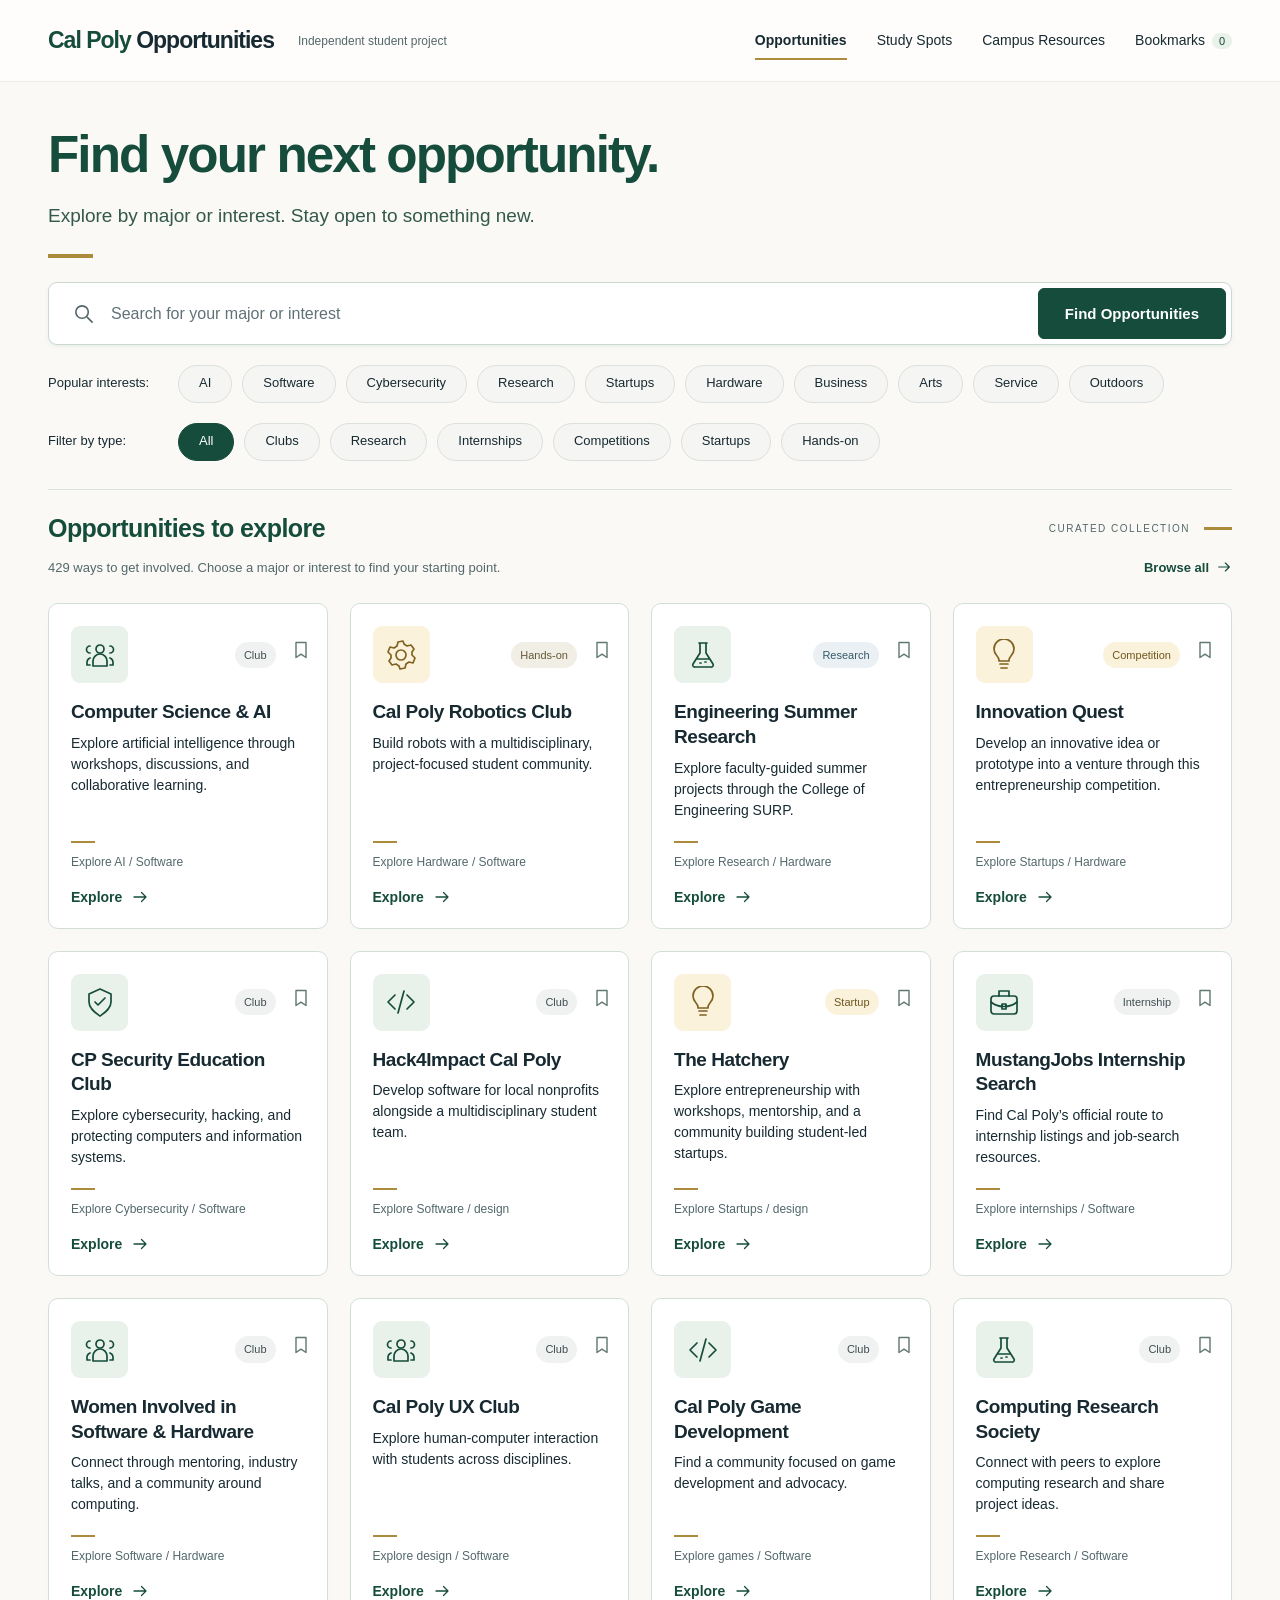
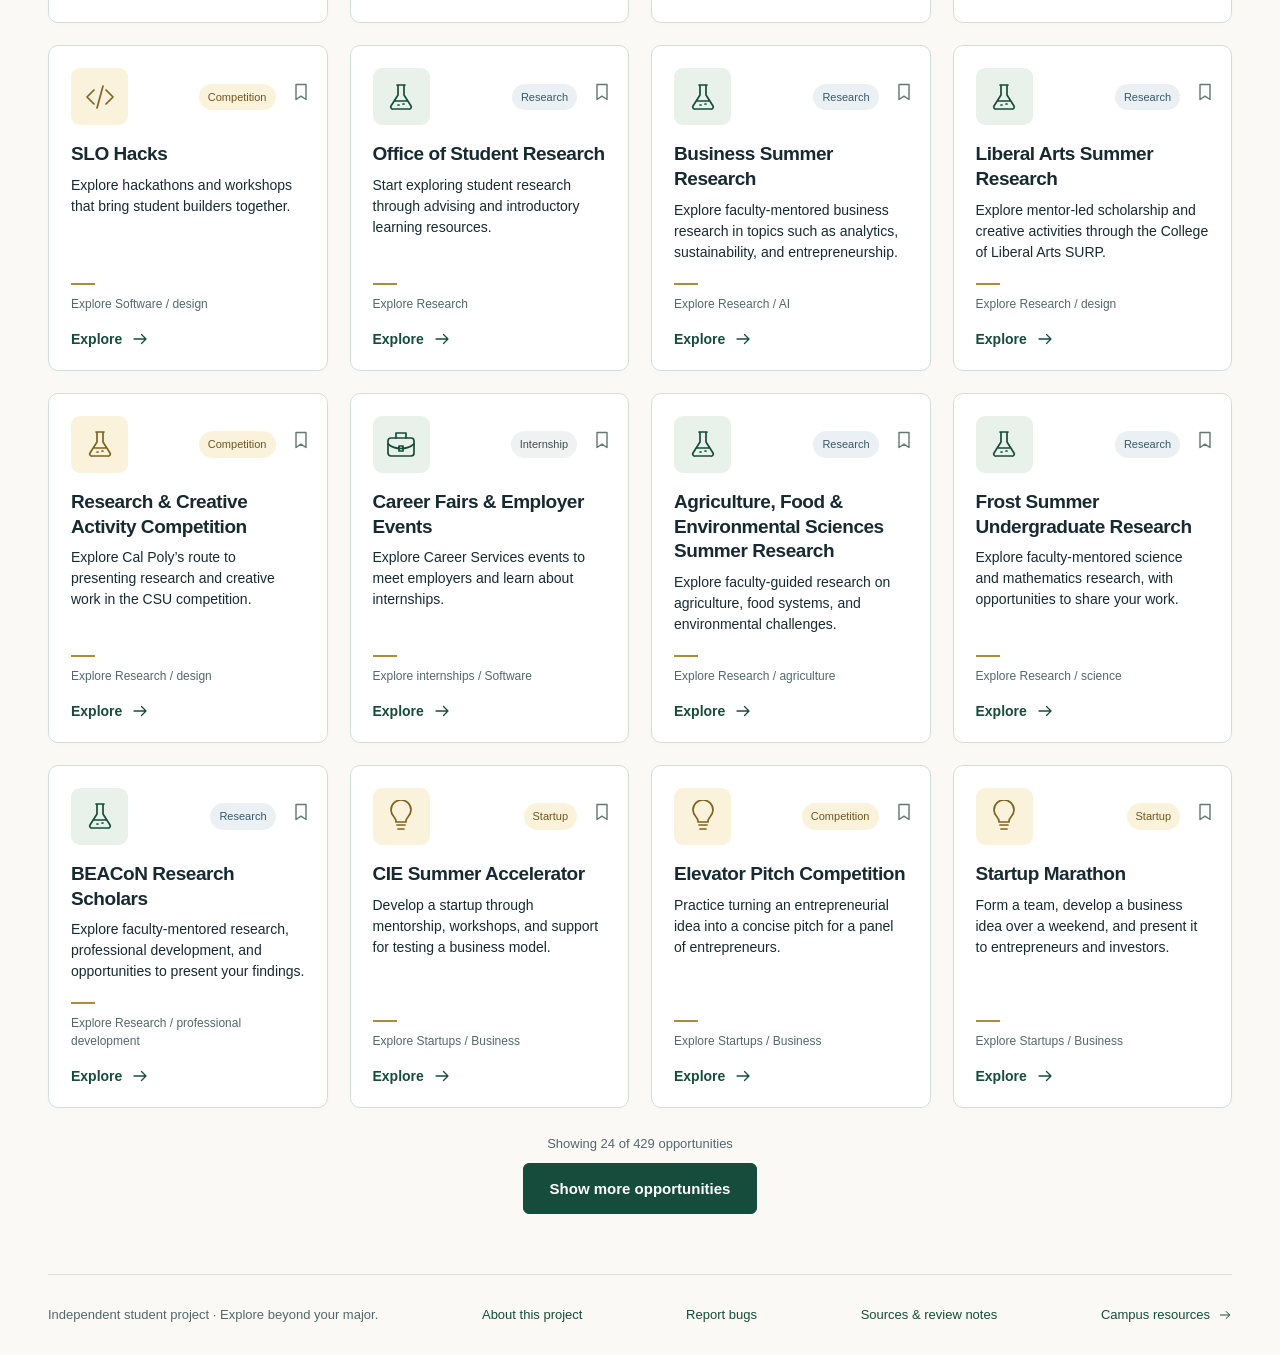
==== index.html @ 9d14be10 "fix: return submitted reports to the project page" ====
<!doctype html>
<html lang="en">
<head>
  <meta charset="utf-8">
  <meta name="viewport" content="width=device-width, initial-scale=1">
  <meta name="description" content="Discover Cal Poly opportunities, find study spots and campus resources, and bookmark your favorites. Search by major or interest. An independent student project.">
  <title>Cal Poly Opportunities — Find your next opportunity</title>
  <link rel="icon" href="favicon.svg" type="image/svg+xml">
  <link rel="stylesheet" href="style.css?v=20260913-3">
  <script defer src="club-data.js?v=20260913-3"></script><script defer src="matcher.js?v=20260913-3"></script><script defer src="data.js?v=20260913-3"></script><script defer src="discovery.js?v=20260913-3"></script><script defer src="bookmarks.js?v=20260913-3"></script><script defer src="campus-data.js?v=20260913-3"></script><script defer src="app.js?v=20260913-3"></script>
  <script defer src="bug-report.js?v=20260913-3"></script>
</head>
<body>
  <a class="skip-link" href="#search">Skip to opportunity search</a>
  <header class="site-header"><div class="header-inner">
    <a class="wordmark" href="#explore"><span>Cal Poly</span> Opportunities</a>
    <span class="attribution">Independent student project</span>
    <button id="menu-toggle" class="menu-toggle" type="button" aria-expanded="false" aria-controls="main-nav" aria-label="Open navigation menu">Menu <svg aria-hidden="true"><use href="icons.svg?v=20260913#chevron"></use></svg></button><nav id="main-nav" aria-label="Main navigation"><a class="active" href="#explore" aria-current="page">Opportunities</a><a href="#study">Study Spots</a><a href="#resources">Campus Resources</a><a href="#bookmarks">Bookmarks <span id="bookmark-count" class="bookmark-count">0</span></a></nav>
  </div></header>
  <main class="page">
    <div id="explore" data-view>
    <section class="hero" aria-labelledby="page-title">
      <h1 id="page-title" tabindex="-1">Find your next opportunity.</h1>
      <p>Explore by major or interest. Stay open to something new.</p>
      <span class="gold-rule" aria-hidden="true"></span>
    </section>
    <section aria-label="Find opportunities">
      <form id="search-form" role="search">
        <div class="search-bar">
          <svg class="search-icon" aria-hidden="true"><use href="icons.svg?v=20260913#search"></use></svg>
          <label class="sr-only" for="search">Search for your major or interest</label>
          <input id="search" name="query" type="search" maxlength="200" list="search-suggestions" placeholder="Search for your major or interest" autocomplete="off">
          <datalist id="search-suggestions">
            <option value="Computer science"></option><option value="Software engineering"></option><option value="Computer engineering"></option><option value="Electrical engineering"></option><option value="Mechanical engineering"></option><option value="Civil engineering"></option><option value="Aerospace engineering"></option><option value="Biomedical engineering"></option><option value="Business administration"></option><option value="Economics"></option><option value="Statistics"></option><option value="Mathematics"></option><option value="Psychology"></option><option value="Biology"></option><option value="Architecture"></option><option value="Art and design"></option><option value="Communication studies"></option><option value="Agricultural business"></option><option value="AI"></option><option value="Cybersecurity"></option><option value="Startups"></option>
          </datalist>
          <button class="primary" type="submit">Find Opportunities</button>
        </div>
        <fieldset class="filter-row interests"><legend>Popular interests:</legend><div class="chips">
          <label class="chip"><input type="checkbox" name="interest" value="ai"><span>AI</span></label>
          <label class="chip"><input type="checkbox" name="interest" value="software"><span>Software</span></label>
          <label class="chip"><input type="checkbox" name="interest" value="cybersecurity"><span>Cybersecurity</span></label>
          <label class="chip"><input type="checkbox" name="interest" value="research"><span>Research</span></label>
          <label class="chip"><input type="checkbox" name="interest" value="startups"><span>Startups</span></label>
          <label class="chip"><input type="checkbox" name="interest" value="hardware"><span>Hardware</span></label>
          <label class="chip"><input type="checkbox" name="interest" value="business"><span>Business</span></label>
          <label class="chip"><input type="checkbox" name="interest" value="arts"><span>Arts</span></label>
          <label class="chip"><input type="checkbox" name="interest" value="service"><span>Service</span></label>
          <label class="chip"><input type="checkbox" name="interest" value="outdoors"><span>Outdoors</span></label>
        </div></fieldset>
        <fieldset class="filter-row types"><legend>Filter by type:</legend><div class="chips">
          <label class="chip"><input type="radio" name="type" value="all" checked><span>All</span></label>
          <label class="chip"><input type="radio" name="type" value="club"><span>Clubs</span></label>
          <label class="chip"><input type="radio" name="type" value="research"><span>Research</span></label>
          <label class="chip"><input type="radio" name="type" value="internship"><span>Internships</span></label>
          <label class="chip"><input type="radio" name="type" value="competition"><span>Competitions</span></label>
          <label class="chip"><input type="radio" name="type" value="startup"><span>Startups</span></label>
          <label class="chip"><input type="radio" name="type" value="hands-on"><span>Hands-on</span></label>
        </div></fieldset>
      </form>
    </section>
    <section class="results-section" aria-labelledby="results-title">
      <div class="results-heading"><h2 id="results-title" tabindex="-1" aria-describedby="status">Opportunities to explore</h2><span class="collection-label">Curated collection <span aria-hidden="true"></span></span></div>
      <div class="results-toolbar"><p id="status" role="status" aria-live="polite" aria-atomic="true">Loading the opportunity collection…</p><button id="browse-all" class="text-button" type="button">Browse all <svg aria-hidden="true"><use href="icons.svg?v=20260913#arrow"></use></svg></button></div>
      <noscript><p>Enable JavaScript to search the collection. You can still explore the official resources below.</p></noscript>
      <ul id="results" class="card-grid" aria-label="Opportunities"></ul>
      <div class="results-pagination"><p id="result-range" role="status" aria-live="polite" aria-atomic="true"></p><button id="load-more" class="primary" type="button" hidden>Show more opportunities</button></div>
      <div id="empty-state" class="empty-state" hidden>
        <svg aria-hidden="true"><use href="icons.svg?v=20260913#search"></use></svg><h3>No direct matches in this collection yet.</h3>
        <p>Try a broader interest, clear a filter, or browse all. This collection is only a starting point.</p>
        <a href="https://www.calpoly.edu/life-at-cal-poly/clubs-and-organizations" target="_blank" rel="noopener noreferrer">Explore Cal Poly’s club directory <span class="sr-only">(opens in a new tab)</span><svg aria-hidden="true"><use href="icons.svg?v=20260913#external"></use></svg></a>
      </div>
    </section>
    <section id="related-section" class="related-section" aria-labelledby="related-title" hidden>
      <div class="results-heading"><h2 id="related-title">Related activities</h2><span class="collection-label">Follow your curiosity</span></div>
      <p class="section-note">A different direction, with a connection to your search. Your filters still apply.</p>
      <p id="related-status" class="section-note" role="status"></p>
      <ul id="related-results" class="card-grid" aria-label="Related activities"></ul>
      <div class="results-pagination"><button id="related-more" class="primary" type="button" hidden>Show more related activities</button></div>
    </section>
    </div>
    <section id="about" class="info-panel" data-view aria-labelledby="about-title">
      <div class="hero"><h1 id="about-title" tabindex="-1">A starting point.<br>An open door.</h1><p>Your next experience can start with a little curiosity.</p><span class="gold-rule" aria-hidden="true"></span></div>
      <div class="about-copy"><p>An independent student project to help you explore Cal Poly. Major and interest tags are discovery guides, not restrictions on who can participate.</p><p>Explore a snapshot of 406 San Luis Obispo student organizations from Cal Poly’s public directory, alongside additional campus programs. This is not a live openings feed. Check the official pages for current details.</p></div>
      <ol class="how-it-works">
        <li><span class="step-number" aria-hidden="true">01</span><h2>Start with you</h2><p>Search your major or an interest, select a few interest chips, or browse the whole collection.</p></li>
        <li><span class="step-number" aria-hidden="true">02</span><h2>Follow your curiosity</h2><p>Refine by opportunity type. Open a card to see why it connects to your search.</p></li>
        <li><span class="step-number" aria-hidden="true">03</span><h2>Take the next step</h2><p>Expand the details and follow the official link to check current information and ways to get involved.</p></li>
      </ol>
      <a class="primary panel-action" href="#explore">Find your starting point <svg aria-hidden="true"><use href="icons.svg?v=20260913#arrow"></use></svg></a>
    </section>
    <section id="study" class="info-panel" data-view aria-labelledby="study-title">
      <div class="hero"><span class="eyebrow">Make room for focus</span><h1 id="study-title" tabindex="-1">Find your kind of focus.</h1><p>A quiet corner, a group table, or a little fresh air.</p><span class="gold-rule" aria-hidden="true"></span></div>
      <form id="study-form" role="search" aria-label="Study spots">
        <div class="search-bar"><svg class="search-icon" aria-hidden="true"><use href="icons.svg?v=20260913#search"></use></svg><label class="sr-only" for="study-search">Search a study spot, building, or feature</label><input id="study-search" type="search" maxlength="200" placeholder="Search a study spot, building, or feature"><button class="primary" type="submit">Find Study Spots</button></div>
        <fieldset class="filter-row"><legend>What helps you focus?</legend><div class="chips"><label class="chip"><input type="checkbox" name="study-filter" value="quiet"><span>Quiet study</span></label><label class="chip"><input type="checkbox" name="study-filter" value="group"><span>Group work</span></label><label class="chip"><input type="checkbox" name="study-filter" value="outdoors"><span>Outdoors</span></label><label class="chip"><input type="checkbox" name="study-filter" value="power"><span>Power access</span></label><label class="chip"><input type="checkbox" name="study-filter" value="computers"><span>Computers</span></label><label class="chip"><input type="checkbox" name="study-filter" value="reservable"><span>Reservable</span></label><label class="chip"><input type="checkbox" name="study-filter" value="late"><span>Late study</span></label></div></fieldset>
      </form>
      <section class="results-section" aria-labelledby="study-results-title"><div class="results-heading"><h2 id="study-results-title" tabindex="-1">Find your study setting</h2><button id="study-clear" class="text-button" type="button">Clear filters</button></div>
        <p id="study-status" class="section-note" role="status">Loading the collection…</p><ul id="study-results" class="card-grid" aria-label="Study spots"></ul>
        <div id="study-empty" class="empty-state" hidden><h3>No matches with these filters.</h3><p>Try another search or clear a filter to see more options.</p></div>
      </section>
      <p class="review-note">Sources reviewed <time datetime="2026-09-13">September 13, 2026</time>. Features describe the space, not live availability. Noise, seats, access, and hours can change. Power access does not mean an outlet at every seat.</p>
      <p class="review-note"><a href="https://library.calpoly.edu/visit/study-and-meeting-spaces">Official library study spaces</a> · <a href="https://www.asi.calpoly.edu/facilities/university-union/">University Union information</a></p>
      <noscript><p>Enable JavaScript to search. <a href="https://library.calpoly.edu/visit/study-and-meeting-spaces">Browse official campus information</a>.</p></noscript>
    </section>
    <section id="resources" class="info-panel" data-view aria-labelledby="resources-title">
      <div class="hero"><span class="eyebrow">A little help goes a long way</span><h1 id="resources-title" tabindex="-1">You don’t have to figure it out alone.</h1><p>Tools, guidance, and support for life at Cal Poly.</p><span class="gold-rule" aria-hidden="true"></span></div>
      <form id="resources-form" role="search" aria-label="Campus resources">
        <div class="search-bar"><svg class="search-icon" aria-hidden="true"><use href="icons.svg?v=20260913#search"></use></svg><label class="sr-only" for="resources-search">Search tutoring, equipment, career help…</label><input id="resources-search" type="search" maxlength="200" placeholder="Search tutoring, equipment, career help…"><button class="primary" type="submit">Find Resources</button></div>
        <fieldset class="filter-row"><legend>What do you need?</legend><div class="chips"><label class="chip"><input type="checkbox" name="resources-filter" value="academic"><span>Learning</span></label><label class="chip"><input type="checkbox" name="resources-filter" value="making"><span>Making</span></label><label class="chip"><input type="checkbox" name="resources-filter" value="technology"><span>Technology</span></label><label class="chip"><input type="checkbox" name="resources-filter" value="career"><span>Careers</span></label><label class="chip"><input type="checkbox" name="resources-filter" value="support"><span>Support</span></label><label class="chip"><input type="checkbox" name="resources-filter" value="research"><span>Research</span></label><label class="chip"><input type="checkbox" name="resources-filter" value="recreation"><span>Recreation</span></label></div></fieldset>
      </form>
      <section class="results-section" aria-labelledby="resources-results-title"><div class="results-heading"><h2 id="resources-results-title" tabindex="-1">Support for your next step</h2><button id="resources-clear" class="text-button" type="button">Clear filters</button></div>
        <p id="resources-status" class="section-note" role="status">Loading the collection…</p><ul id="resources-results" class="card-grid" aria-label="Campus resources"></ul>
        <div id="resources-empty" class="empty-state" hidden><h3>No matches with these filters.</h3><p>Try another search or clear a filter to see more options.</p></div>
      </section>
      <p class="review-note">Sources reviewed <time datetime="2026-09-13">September 13, 2026</time>. Check official pages for current access, schedules, booking details, and any fees.</p>
      <p class="review-note"><a href="https://advising.calpoly.edu/">Official student advising and resources</a> · <a href="https://now.calpoly.edu/organizations">Cal Poly Now directory</a></p>
      <noscript><p>Enable JavaScript to search. <a href="https://advising.calpoly.edu/">Browse official campus information</a>.</p></noscript>
    </section>
    <section id="bookmarks" class="info-panel" data-view aria-labelledby="bookmarks-title">
      <div class="hero"><span class="eyebrow">Your own campus collection</span><h1 id="bookmarks-title" tabindex="-1">Keep what clicks.</h1><p>Opportunities, study spots, and resources worth coming back to.</p><span class="gold-rule" aria-hidden="true"></span></div>
      <p class="section-note">Saved in this browser. No account needed. Clearing site data removes your bookmarks; they do not sync between devices.</p>
      <form id="bookmarks-form" role="search" aria-label="Search bookmarks"><div class="search-bar"><svg class="search-icon" aria-hidden="true"><use href="icons.svg?v=20260913#search"></use></svg><label for="bookmarks-search" class="sr-only">Search your bookmarks</label><input id="bookmarks-search" type="search" maxlength="200" placeholder="Search your bookmarks"><button class="primary" type="submit">Search Bookmarks</button></div>
        <fieldset class="filter-row"><legend>Saved collection:</legend><div class="chips">
          <label class="chip"><input type="radio" name="bookmark-kind" value="all" checked><span>All</span></label>
          <label class="chip"><input type="radio" name="bookmark-kind" value="opportunity"><span>Opportunities</span></label>
          <label class="chip"><input type="radio" name="bookmark-kind" value="study"><span>Study Spots</span></label>
          <label class="chip"><input type="radio" name="bookmark-kind" value="resource"><span>Campus Resources</span></label>
        </div></fieldset>
      </form>
      <section class="results-section" aria-labelledby="bookmarks-results-title"><div class="results-heading"><h2 id="bookmarks-results-title" tabindex="-1">Saved for later</h2><button id="bookmarks-clear" class="text-button" type="button">Clear filters</button></div><p id="bookmarks-status" class="section-note" role="status"></p><ul id="bookmarks-results" class="card-grid" aria-label="Bookmarked items"></ul><div class="results-pagination"><button id="bookmarks-more" class="primary" type="button" hidden>Show more bookmarks</button></div>
        <div id="bookmarks-empty" class="empty-state"><svg aria-hidden="true"><use href="icons.svg?v=20260913#bookmark"></use></svg><h3>Your next discovery belongs here.</h3><p>Tap the bookmark icon on any card to save it for later.</p><a href="#explore">Explore opportunities</a></div>
      </section>
    </section>
    <section id="report" class="info-panel report-panel" data-view aria-labelledby="report-title">
      <div class="hero"><span class="eyebrow">Made better together</span><h1 id="report-title" tabindex="-1">Something not working?</h1><p>Help make campus discovery better for everyone.</p><span class="gold-rule" aria-hidden="true"></span></div>
      <div class="report-layout">
        <section class="report-box" aria-labelledby="bug-form-title">
          <h2 id="bug-form-title">Report a bug</h2><p class="section-note">Found a broken button, an incorrect listing, or a search that feels off? Tell me what happened.</p>
          <form id="bug-form" action="https://formsubmit.co/gpeila@calpoly.edu" method="POST" target="_blank" rel="noopener" aria-describedby="bug-privacy bug-status">
            <input type="hidden" name="_subject" value="Cal Poly Opportunities — Bug report">
            <input type="hidden" name="_template" value="table">
            <input type="hidden" name="_url" value="https://giovanni-67.github.io/Cal-Poly-Opportunities/#report">
            <div hidden><label>Leave this blank<input type="text" name="_honey" tabindex="-1" autocomplete="off"></label></div>
            <div class="report-fields"><div><label for="bug-name">Your name</label><input id="bug-name" name="name" autocomplete="name" required maxlength="100"></div><div><label for="bug-email">Your email</label><input id="bug-email" name="email" type="email" autocomplete="email" required maxlength="254"></div></div>
            <label for="bug-description">What went wrong?</label><textarea id="bug-description" name="message" rows="7" required minlength="10" maxlength="5000" aria-describedby="bug-hint" placeholder="What were you trying to do? What happened instead?"></textarea>
            <p id="bug-hint" class="small-note">Include the page or listing name, steps to reproduce it, and your device or browser if useful. 10–5,000 characters.</p>
            <p id="bug-privacy" class="small-note">Your name, email, and report go through <a href="https://formsubmit.co/privacy.pdf" target="_blank" rel="noopener noreferrer">FormSubmit (privacy information)</a> to gpeila@calpoly.edu so I can investigate and reply. Reports are not posted on this site. Please leave out passwords and sensitive personal information.</p>
            <div class="report-actions"><button class="primary" type="submit">Send bug report <svg aria-hidden="true"><use href="icons.svg?v=20260913#arrow"></use></svg></button><button type="reset" class="text-button">Clear form</button></div>
            <p class="small-note">Opens FormSubmit in a new tab to finish sending and complete any spam check.</p><p id="bug-status" class="section-note" role="status" aria-live="polite"></p>
          </form>
          <p class="report-fallback">Trouble sending? <a href="mailto:gpeila@calpoly.edu?subject=Cal%20Poly%20Opportunities%20bug%20report">Email gpeila@calpoly.edu directly</a>.</p>
        </section>
        <aside class="report-faq" aria-labelledby="report-faq-title"><h2 id="report-faq-title">A few quick answers</h2>
          <details open><summary>What should I report?</summary><p>Broken links, incorrect details, missing clubs, confusing matches, or anything that stops you using the site. Specific steps make an issue easier to reproduce.</p></details>
          <details><summary>Why do related activities appear?</summary><p>Direct matches come first. Related activities share a topic or discovery tag and are labeled separately, so you can explore beyond the exact words you searched.</p></details>
          <details><summary>Where are my bookmarks stored?</summary><p>In this browser on this device. Clearing site data removes them, and they do not sync between devices. If storage is unavailable, a notice explains that new saves last only for your current visit.</p></details>
          <details><summary>Are hours and openings live?</summary><p>No. Listings are a reviewed collection with official links. Check those sources for current access, hours, availability, and application details.</p></details>
          <details><summary>Who reads my report?</summary><p>The student maintaining this independent project. FormSubmit processes the report for email delivery. Reports are not added to the public catalog.</p></details>
        </aside>
      </div>
    </section>
    <footer class="site-footer"><p>Independent student project · Explore beyond your major.</p><a href="#about">About this project</a><a href="#report">Report bugs</a><a href="https://github.com/Giovanni-67/Cal-Poly-Opportunities/blob/main/SOURCES.md" target="_blank" rel="noopener noreferrer">Sources &amp; review notes <span class="sr-only">(opens in a new tab)</span></a><a href="#resources">Campus resources <svg aria-hidden="true"><use href="icons.svg?v=20260913#arrow"></use></svg></a></footer>
  </main>
  <p id="bookmark-feedback" class="toast" role="status" aria-live="polite"></p>
  <p id="storage-note" class="storage-note" role="status" hidden></p>
  <dialog id="opportunity-dialog" aria-labelledby="detail-title" aria-describedby="detail-description">
    <button id="close-dialog" class="close-button" type="button" aria-label="Close opportunity" autofocus><svg aria-hidden="true"><use href="icons.svg?v=20260913#close"></use></svg></button>
    <div class="detail-top"><span id="detail-icon" class="icon-tile"></span><span id="detail-type" class="category"></span></div>
    <button id="detail-bookmark" class="detail-bookmark" type="button" aria-pressed="false"><svg aria-hidden="true"><use href="icons.svg?v=20260913#bookmark"></use></svg><span>Bookmark</span></button><h2 id="detail-title"></h2><p id="detail-description"></p>
    <section class="match-section" aria-labelledby="match-title"><h3 id="match-title">Why this matches</h3><p id="detail-reason"></p><p class="small-note">Connections are discovery suggestions, not participation requirements.</p></section>
    <button id="details-toggle" type="button" class="details-toggle" aria-expanded="false" aria-controls="detail-content">Explore this opportunity <svg aria-hidden="true"><use href="icons.svg?v=20260913#chevron"></use></svg></button>
    <div id="detail-content" class="detail-content" inert><div class="detail-content-inner"><p id="detail-note"></p><a id="detail-link" class="primary learn-more" target="_blank" rel="noopener noreferrer">Learn more <svg aria-hidden="true"><use href="icons.svg?v=20260913#external"></use></svg><span class="sr-only">(opens in a new tab)</span></a><p id="detail-source" class="source-note"></p></div></div>
  </dialog>
</body>
</html>
---- style.css ----
:root { color-scheme: light; --canvas: #faf9f6; --surface: #fff; --forest: #154c3b; --ink: #172a32; --muted: #53686b; --border: #d9e2df; --gold: #ad8b3c; font-family: "Segoe UI", Arial, sans-serif; color: var(--ink); background: var(--canvas); font-synthesis: none; }
* { box-sizing: border-box; }
body { margin: 0; }
body.modal-open { overflow: hidden; }
button, input { font: inherit; }
button, a, input { -webkit-tap-highlight-color: transparent; }
button, a { touch-action: manipulation; }
button { cursor: pointer; }
a { color: var(--forest); text-underline-offset: 4px; }
svg { width: 20px; height: 20px; fill: none; stroke: currentColor; stroke-width: 1.7; stroke-linecap: round; stroke-linejoin: round; flex-shrink: 0; }
:focus-visible { outline: 3px solid #977322; outline-offset: 4px; }
[hidden] { display: none !important; }
.sr-only, .chip input { position: absolute; width: 1px; height: 1px; padding: 0; margin: -1px; overflow: hidden; clip-path: inset(50%); white-space: nowrap; border: 0; }
.skip-link { position: fixed; z-index: 5; top: -100px; left: 16px; background: var(--surface); padding: 12px 20px; }
.skip-link:focus { top: 12px; }
.site-header { position: sticky; top: 0; z-index: 2; background: #fffdfb; border-bottom: 1px solid #eceee8; }
h1, #search, #results-title { scroll-margin-top: 110px; }
h1[tabindex="-1"]:focus, #results-title:focus { outline: none; }
.header-inner { max-width: 1376px; margin: auto; min-height: 80px; padding: 20px 48px; display: flex; align-items: center; gap: 24px; }
.wordmark { font-size: 23px; font-weight: 700; letter-spacing: -1px; text-decoration: none; color: var(--ink); white-space: nowrap; }
.wordmark span { color: var(--forest); }
.attribution { color: var(--muted); font-size: 12px; }
nav { margin-left: auto; display: flex; gap: 30px; font-size: 14px; }
nav a { position: relative; padding: 12px 0; text-decoration: none; color: var(--ink); }
nav a:hover { color: var(--forest); }
nav a.active { font-weight: 600; }
nav a.active::after { content: ''; position: absolute; bottom: 1px; height: 2px; left: 0; right: 0; background: var(--gold); }
.page { max-width: 1376px; margin: auto; padding: 0 48px; }
.hero { padding: 44px 0 24px; }
h1 { color: var(--forest); font-size: clamp(36px, 4vw, 54px); line-height: 1.13; letter-spacing: -1.9px; margin: 0 0 18px; font-weight: 750; }
.hero p { margin: 0; color: #33584c; font-size: 19px; line-height: 1.5; }
.gold-rule { display: block; height: 4px; width: 45px; background: var(--gold); margin-top: 24px; }
.search-bar { display: flex; align-items: center; gap: 16px; background: var(--surface); border: 1px solid #cbd8d2; border-radius: 9px; padding: 5px; box-shadow: 0 2px 4px #163e2710; }
.search-bar:focus-within { border-color: var(--forest); outline: 2px solid var(--forest); outline-offset: 3px; }
.search-icon { color: var(--muted); margin-left: 18px; width: 23px; height: 23px; }
.search-bar input { width: 100%; min-width: 0; border: 0; background: transparent; padding: 15px 0; font-size: 16px; color: var(--ink); outline: none; }
input::placeholder { color: #617276; opacity: 1; }
.primary { background: var(--forest); border: 1px solid var(--forest); color: white; font-size: 15px; font-weight: 600; padding: 16px 26px; min-height: 50px; border-radius: 6px; white-space: nowrap; text-decoration: none; text-align: center; transition: background .18s, box-shadow .18s; }
.primary:hover { background: #0e3a2d; box-shadow: 0 3px 12px #154c3b22; }
.filter-row { display: flex; align-items: center; gap: 16px; position: relative; padding: 0 0 0 130px; border: 0; margin: 20px 0 0; min-height: 38px; }
.filter-row legend { float: left; position: absolute; left: 0; top: 10px; font-size: 13px; padding: 0; }
.chips { display: flex; flex-wrap: wrap; gap: 10px; }
.chip { position: relative; display: inline-flex; cursor: pointer; }
.chip span { border: 1px solid #dce0de; border-radius: 99px; padding: 9px 20px; min-height: 38px; font-size: 13px; background: #f5f5f3; transition: background .18s, color .18s, border-color .18s; }
.chip:hover span { border-color: #97b3a6; background: #edf2ed; }
.chip input:checked + span { color: white; background: var(--forest); border-color: var(--forest); }
.chip input:focus-visible + span { outline: 3px solid #977322; outline-offset: 3px; }
.results-section { margin-top: 28px; border-top: 1px solid var(--border); padding-top: 24px; min-height: 400px; }
.results-heading { display: flex; justify-content: space-between; align-items: center; gap: 20px; }
h2 { font-size: 25px; color: var(--forest); letter-spacing: -.55px; margin: 0; }
.collection-label { display: flex; align-items: center; gap: 14px; font-size: 10px; letter-spacing: 1.5px; text-transform: uppercase; color: var(--muted); }
.collection-label span { width: 28px; height: 3px; background: var(--gold); }
.results-toolbar { display: flex; align-items: baseline; justify-content: space-between; gap: 20px; margin: 10px 0 22px; }
#status { margin: 0; font-size: 13px; color: var(--muted); line-height: 1.5; }
.text-button { display: inline-flex; gap: 7px; align-items: center; background: none; border: 0; color: var(--forest); font-size: 13px; font-weight: 600; padding: 6px 0; flex-shrink: 0; }
.text-button svg { width: 16px; height: 16px; }
.card-grid { display: grid; grid-template-columns: repeat(4, minmax(0, 1fr)); gap: 22px; margin: 0; padding: 0; list-style: none; }
.card-grid li { min-width: 0; display: flex; }
.results-pagination { display: flex; flex-direction: column; align-items: center; gap: 12px; margin-top: 28px; }
#result-range { margin: 0; color: var(--muted); font-size: 13px; }
.opportunity-card { display: flex; flex-direction: column; align-items: stretch; width: 100%; min-height: 308px; padding: 22px; text-align: left; background: var(--surface); color: var(--ink); border: 1px solid #d2dfd8; border-radius: 10px; box-shadow: 0 3px 9px #18483003; transition: transform .2s, box-shadow .2s, border-color .2s; }
.opportunity-card:hover { transform: translateY(-4px); border-color: #9cb9a9; box-shadow: 0 10px 25px #1848300c; }
.card-top { display: flex; align-items: flex-start; justify-content: space-between; gap: 10px; margin-bottom: 17px; }
.icon-tile { width: 57px; height: 57px; border-radius: 9px; background: #e9f1eb; color: var(--forest); display: inline-flex; align-items: center; justify-content: center; flex-shrink: 0; }
.icon-tile svg { width: 32px; height: 32px; }
[data-type="competition"] .icon-tile, [data-type="hands-on"] .icon-tile, [data-type="startup"] .icon-tile { color: #806220; background: #fbf2dc; }
.category { padding: 6px 11px; color: #3f4d51; background: #f0f2f1; border-radius: 99px; font-size: 11px; line-height: 1.3; white-space: nowrap; }
[data-type="competition"] .category, [data-type="startup"] .category { background: #fbf2dc; color: #6e551d; }
[data-type="research"] .category { background: #eaf0f3; color: #355968; }
[data-type="hands-on"] .category { background: #f1eee6; color: #655938; }
.card-title { display: block; font-size: 19px; font-weight: 700; line-height: 1.3; letter-spacing: -.45px; margin-bottom: 8px; }
.card-description { font-size: 14px; line-height: 1.5; display: block; margin-bottom: 20px; }
.card-reason { margin-top: auto; display: block; font-size: 12px; color: var(--muted); line-height: 1.5; }
.card-reason::before { content: ''; display: block; width: 24px; height: 2px; background: var(--gold); margin-bottom: 10px; }
.card-action { display: flex; gap: 9px; align-items: center; color: var(--forest); font-size: 14px; font-weight: 650; margin-top: 17px; }
.card-action svg { width: 18px; height: 18px; }
.empty-state { text-align: center; padding: 48px 16px 65px; }
.empty-state > svg { width: 34px; height: 34px; color: var(--forest); }
.empty-state h3 { font-size: 23px; color: var(--forest); margin: 16px 0 10px; }
.empty-state p { color: var(--muted); line-height: 1.6; }
.empty-state a { display: inline-flex; gap: 8px; align-items: center; font-size: 14px; }
.info-panel { min-height: calc(100dvh - 260px); padding-bottom: 12px; }
.about-copy { max-width: 740px; color: var(--muted); line-height: 1.8; font-size: 16px; }
.how-it-works { display: grid; grid-template-columns: repeat(3, minmax(0, 1fr)); gap: 32px; padding: 30px 0; margin: 24px 0; list-style: none; border-top: 1px solid var(--border); }
.step-number { display: block; color: #82651f; font-size: 14px; margin-bottom: 16px; }
.how-it-works h2 { font-size: 21px; }
.how-it-works p { color: var(--muted); font-size: 15px; line-height: 1.7; }
.panel-action { display: inline-flex; align-items: center; gap: 16px; white-space: normal; }
.resource-grid { display: grid; grid-template-columns: repeat(2, minmax(0, 1fr)); gap: 22px; margin-top: 10px; }
.resource-card { display: flex; flex-direction: column; gap: 14px; padding: 28px; border: 1px solid var(--border); border-radius: 10px; background: var(--surface); text-decoration: none; color: var(--muted); line-height: 1.7; transition: border-color .18s, box-shadow .18s; }
.resource-card:hover { border-color: #9cb9a9; box-shadow: 0 8px 24px #1848300c; }
.resource-title { display: flex; justify-content: space-between; align-items: center; gap: 16px; color: var(--forest); font-size: 21px; font-weight: 650; line-height: 1.3; }
.review-note { color: var(--muted); font-size: 13px; line-height: 1.8; margin: 24px 0 0; max-width: 740px; }
.site-footer { display: flex; justify-content: space-between; align-items: center; gap: 24px; padding: 28px 0; margin-top: 60px; border-top: 1px solid var(--border); }
.site-footer p { font-size: 13px; color: var(--muted); line-height: 1.8; margin: 0; }
.site-footer a { display: flex; align-items: center; gap: 8px; font-size: 13px; text-decoration: none; flex-shrink: 0; }
.site-footer a:hover { text-decoration: underline; }
.site-footer svg { width: 14px; height: 14px; }
dialog { color: var(--ink); background: white; border: 1px solid #d6dfd9; border-radius: 13px; padding: 36px; width: min(520px, calc(100% - 32px)); max-height: calc(100dvh - 48px); overflow-y: auto; overscroll-behavior: contain; box-shadow: 0 22px 90px #10292030; }
dialog::backdrop { background: #16261f55; backdrop-filter: blur(7px); animation: backdrop-in .3s ease both; }
dialog.closing::backdrop { animation: backdrop-out .18s ease both; }
.close-button { position: absolute; top: 13px; right: 13px; display: grid; place-items: center; width: 38px; height: 38px; border: 0; background: transparent; color: var(--ink); border-radius: 50%; }
.close-button:hover { background: #eef2ee; }
.close-button svg { width: 24px; height: 24px; }
.detail-top { display: flex; gap: 22px; align-items: flex-start; padding-right: 20px; margin-bottom: 24px; }
.detail-top .icon-tile { width: 70px; height: 70px; }
.detail-top .icon-tile svg { width: 38px; height: 38px; }
.detail-top .category { margin-top: 5px; }
dialog h2 { font-size: 29px; color: var(--ink); line-height: 1.2; }
#detail-description { line-height: 1.6; font-size: 17px; margin: 14px 0 22px; }
.match-section { border-top: 1px solid var(--border); border-bottom: 1px solid var(--border); padding: 20px 0; margin-bottom: 18px; }
.match-section h3 { color: var(--forest); margin: 0 0 8px; font-size: 16px; }
#detail-reason { font-size: 15px; line-height: 1.6; margin: 0; }
.small-note { color: var(--muted); font-size: 12px; line-height: 1.5; margin-bottom: 0; }
.details-toggle { display: flex; align-items: center; justify-content: space-between; width: 100%; padding: 16px; border: 1px solid var(--border); border-radius: 6px; font-size: 15px; font-weight: 650; color: var(--ink); background: #f7f8f6; text-align: left; }
.details-toggle svg { transition: transform .25s; margin-left: 12px; }
.details-toggle[aria-expanded="true"] svg { transform: rotate(180deg); }
.detail-content { display: grid; grid-template-rows: 0fr; visibility: hidden; transition: grid-template-rows .28s ease, visibility .28s; }
.detail-content.expanded { grid-template-rows: 1fr; visibility: visible; }
.detail-content-inner { overflow: hidden; min-height: 0; }
#detail-note { font-size: 13px; color: var(--muted); line-height: 1.6; margin: 17px 0; }
.learn-more { display: flex; justify-content: center; align-items: center; gap: 12px; margin: 0 0 19px; }
.source-note { color: var(--muted); font-size: 11px; line-height: 1.6; margin: 0; text-align: center; }
.menu-toggle { display: none; align-items: center; gap: 4px; margin-left: auto; padding: 10px; min-height: 44px; border: 1px solid var(--border); border-radius: 6px; background: white; color: var(--forest); font-size: 13px; }
.bookmark-count { display: inline-block; min-width: 20px; padding: 2px 5px; margin-left: 3px; border-radius: 20px; background: #e9f1eb; color: var(--forest); text-align: center; font-size: 11px; }
.eyebrow { display: block; color: #7a6127; font-size: 11px; font-weight: 650; text-transform: uppercase; letter-spacing: 1.8px; margin-bottom: 15px; }
.section-note { color: var(--muted); font-size: 14px; line-height: 1.7; margin: 12px 0 22px; }
.related-section { margin-top: 48px; padding-top: 28px; border-top: 1px solid var(--border); }
.card-shell { position: relative; }
.card-shell .card-top { padding-right: 29px; align-items: center; }
.card-shell .category { white-space: normal; text-align: center; padding: 6px 9px; }
.bookmark-button { position: absolute; right: 5px; top: 25px; width: 44px; height: 44px; display: grid; place-items: center; border: 0; border-radius: 50%; background: transparent; color: #627871; transition: color .18s, background .18s; }
.bookmark-button:hover, .detail-bookmark:hover { background: #e9f1eb; color: var(--forest); }
[data-bookmark][aria-pressed="true"] { color: var(--forest); }
[data-bookmark][aria-pressed="true"] svg { fill: #dce9df; stroke-width: 2; }
button:disabled { cursor: default; opacity: .55; }
.detail-bookmark { display: inline-flex; align-items: center; gap: 8px; min-height: 44px; margin: -6px 0 18px; padding: 8px 12px; color: var(--forest); background: #f5f7f3; border: 1px solid var(--border); border-radius: 6px; font-size: 13px; }
.card-location { color: var(--muted); font-size: 12px; line-height: 1.6; margin-bottom: 12px; }
.card-features { display: flex; flex-wrap: wrap; gap: 6px; margin: -4px 0 18px; }
.feature { padding: 4px 7px; border-radius: 5px; background: #f1f4ed; color: #3c594b; font-size: 11px; line-height: 1.5; }
.info-panel .filter-row { display: block; padding: 0; }
.info-panel .filter-row legend { position: static; float: none; margin-bottom: 12px; }
[id$="results-title"] { scroll-margin-top: 110px; }
[id$="results-title"]:focus { outline: none; }
.site-footer > div { display: flex; flex-wrap: wrap; gap: 14px 24px; }
.toast { position: fixed; z-index: 3; bottom: 20px; left: 50%; transform: translateX(-50%); margin: 0; max-width: calc(100% - 32px); width: max-content; border-radius: 8px; padding: 13px 20px; background: var(--forest); color: white; box-shadow: 0 4px 24px #154c3b30; font-size: 14px; line-height: 1.5; pointer-events: none; }
.toast:empty { display: none; }
.storage-note { position: sticky; bottom: 0; z-index: 2; background: #fff4d9; color: #574516; border-top: 1px solid #d7c492; margin: 0; padding: 12px 24px; font-size: 13px; line-height: 1.5; text-align: center; }
.report-layout { display: grid; grid-template-columns: minmax(0, 1.3fr) minmax(0, 1fr); gap: 36px; margin-top: 10px; align-items: start; }
.report-box { padding: 30px; border: 1px solid var(--gold); border-radius: 10px; background: white; }
.report-fields { display: grid; grid-template-columns: repeat(2, minmax(0, 1fr)); gap: 18px; }
#bug-form label { display: block; color: var(--forest); font-size: 14px; font-weight: 600; margin-bottom: 8px; }
#bug-form input:not([type="hidden"]), #bug-form textarea { font: inherit; width: 100%; border: 1px solid #becfc5; padding: 12px; border-radius: 6px; color: var(--ink); background: #fdfefb; margin-bottom: 18px; min-height: 46px; }
#bug-form textarea { resize: vertical; min-height: 160px; line-height: 1.6; margin-bottom: 0; }
#bug-form input:user-invalid, #bug-form textarea:user-invalid { border-color: #ac3b2a; }
.report-actions { display: flex; align-items: center; gap: 22px; margin-top: 24px; }
.report-actions .primary { display: inline-flex; align-items: center; justify-content: center; gap: 12px; }
.report-fallback { border-top: 1px solid var(--border); margin: 20px 0 0; padding-top: 18px; font-size: 13px; line-height: 1.8; overflow-wrap: anywhere; }
.report-faq h2 { padding: 0 0 20px; border-bottom: 2px solid var(--forest); }
.report-faq details { border-bottom: 1px solid #c6aa68; padding: 18px 0; }
.report-faq summary { cursor: pointer; color: var(--forest); font-size: 17px; font-weight: 600; line-height: 1.5; min-height: 32px; }
.report-faq p { color: var(--muted); font-size: 14px; line-height: 1.8; margin: 12px 0 0; }
.site-footer { flex-wrap: wrap; }
@keyframes backdrop-in { from { backdrop-filter: blur(0); background: #16261f00; } }
@keyframes backdrop-out { to { backdrop-filter: blur(0); background: #16261f00; } }
@media (max-width: 1100px) {
  .header-inner, .page { padding-left: 32px; padding-right: 32px; }
  .header-inner { gap: 18px; }.attribution { display: none; }nav { gap: 20px; }
  .card-grid { grid-template-columns: repeat(3, minmax(0, 1fr)); }.chip span { padding-left: 15px; padding-right: 15px; }
}
@media (max-width: 800px) {
  .header-inner { flex-wrap: wrap; min-height: 90px; gap: 5px 16px; }.wordmark { font-size: 21px; }.attribution { max-width: none; font-size: 10px; }
  nav { gap: 20px; font-size: 12px; }.hero { padding-top: 48px; }.card-grid { grid-template-columns: repeat(2, minmax(0, 1fr)); }
  .filter-row { padding-left: 0; display: block; margin-top: 22px; }.filter-row legend { position: static; float: none; margin-bottom: 12px; }
  .primary { padding-left: 18px; padding-right: 18px; }.how-it-works { grid-template-columns: 1fr; gap: 18px; }.step-number { margin-bottom: 8px; }
  .header-inner { min-height: 76px; gap: 8px; padding-top: 12px; padding-bottom: 12px; }
  .js-navigation .menu-toggle { display: inline-flex; }
  .report-layout { grid-template-columns: 1fr; gap: 30px; }
  nav { width: 100%; margin: 0; flex-wrap: wrap; }
  .js-navigation nav { display: none; }
  .js-navigation nav.menu-open { display: flex; flex-direction: column; gap: 0; padding: 12px 0 4px; }
  nav a { min-height: 44px; padding: 12px; font-size: 14px; }
  nav a.active { background: #eef3ed; border-radius: 5px; }
  nav a.active::after { display: none; }
}
@media (max-width: 520px) {
  .header-inner, .page { padding-left: 22px; padding-right: 22px; }.header-inner { padding-top: 18px; padding-bottom: 12px; }
  .wordmark { font-size: 20px; }.attribution { width: 100%; order: 1; }nav { margin: 6px 0 0; order: 2; width: 100%; }
  .hero { padding-top: 38px; padding-bottom: 24px; }h1 { font-size: 37px; letter-spacing: -1.5px; max-width: 340px; }.hero p { font-size: 16px; }.gold-rule { margin-top: 20px; }
  .search-bar { flex-wrap: wrap; gap: 0; padding: 6px; }.search-icon { margin: 0 10px; width: 20px; }.search-bar input { width: calc(100% - 40px); font-size: 16px; }.search-bar .primary { width: 100%; }
  .chips { gap: 8px; }.chip span { min-height: 40px; padding: 10px 14px; font-size: 12px; }
  .results-section { margin-top: 28px; }.results-heading { display: block; }.results-heading h2 { font-size: 23px; }.collection-label { margin-top: 12px; font-size: 9px; }
  .results-toolbar { margin: 12px 0 18px; }#status { font-size: 12px; }.card-grid { grid-template-columns: 1fr; gap: 16px; }.opportunity-card { min-height: 270px; padding: 23px; }.card-title { font-size: 21px; }.card-description { font-size: 15px; }
  h1, #search, #results-title { scroll-margin-top: 160px; }.resource-grid { grid-template-columns: 1fr; gap: 16px; }.resource-card { padding: 24px; }.resource-title { font-size: 20px; }
  .site-footer { flex-direction: column; align-items: flex-start; gap: 12px; margin-top: 40px; }dialog { padding: 27px 23px; max-height: calc(100dvh - 28px); }dialog h2 { font-size: 26px; }.detail-top { margin-top: 4px; margin-bottom: 20px; }
  .header-inner, .page { padding-left: 18px; padding-right: 18px; }.wordmark { font-size: 18px; }.menu-toggle { padding: 8px; }
  h1, #search, [id$="results-title"] { scroll-margin-top: 95px; }
  .info-panel .results-heading { display: flex; }.info-panel .results-heading h2 { font-size: 22px; }
  .bookmark-button { right: 9px; }.toast { bottom: 12px; }
  .report-box { padding: 22px 18px; }.report-fields { grid-template-columns: 1fr; gap: 0; }.report-actions { flex-wrap: wrap; gap: 14px; }
}
@media (prefers-reduced-motion: reduce) {
  *, *::before, *::after, dialog::backdrop { animation: none !important; transition: none !important; scroll-behavior: auto !important; }.opportunity-card:hover { transform: none; }
}
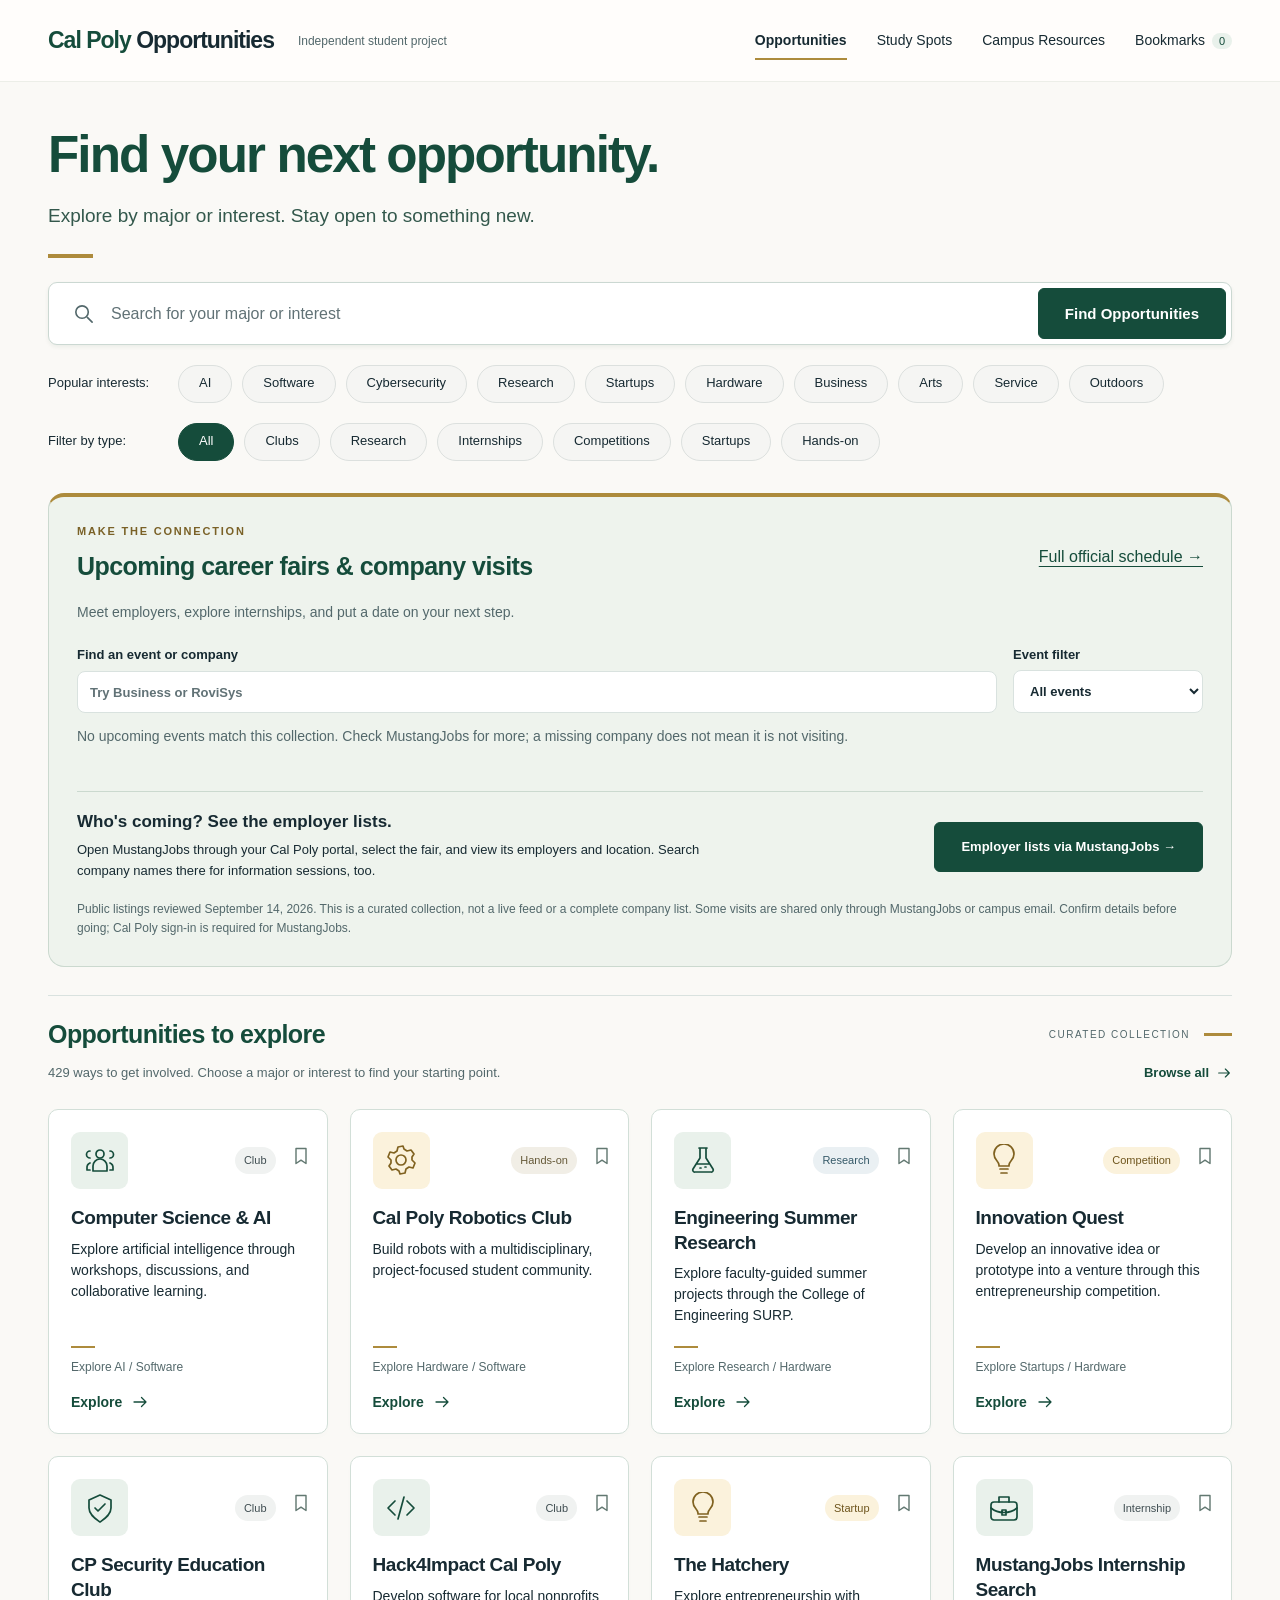
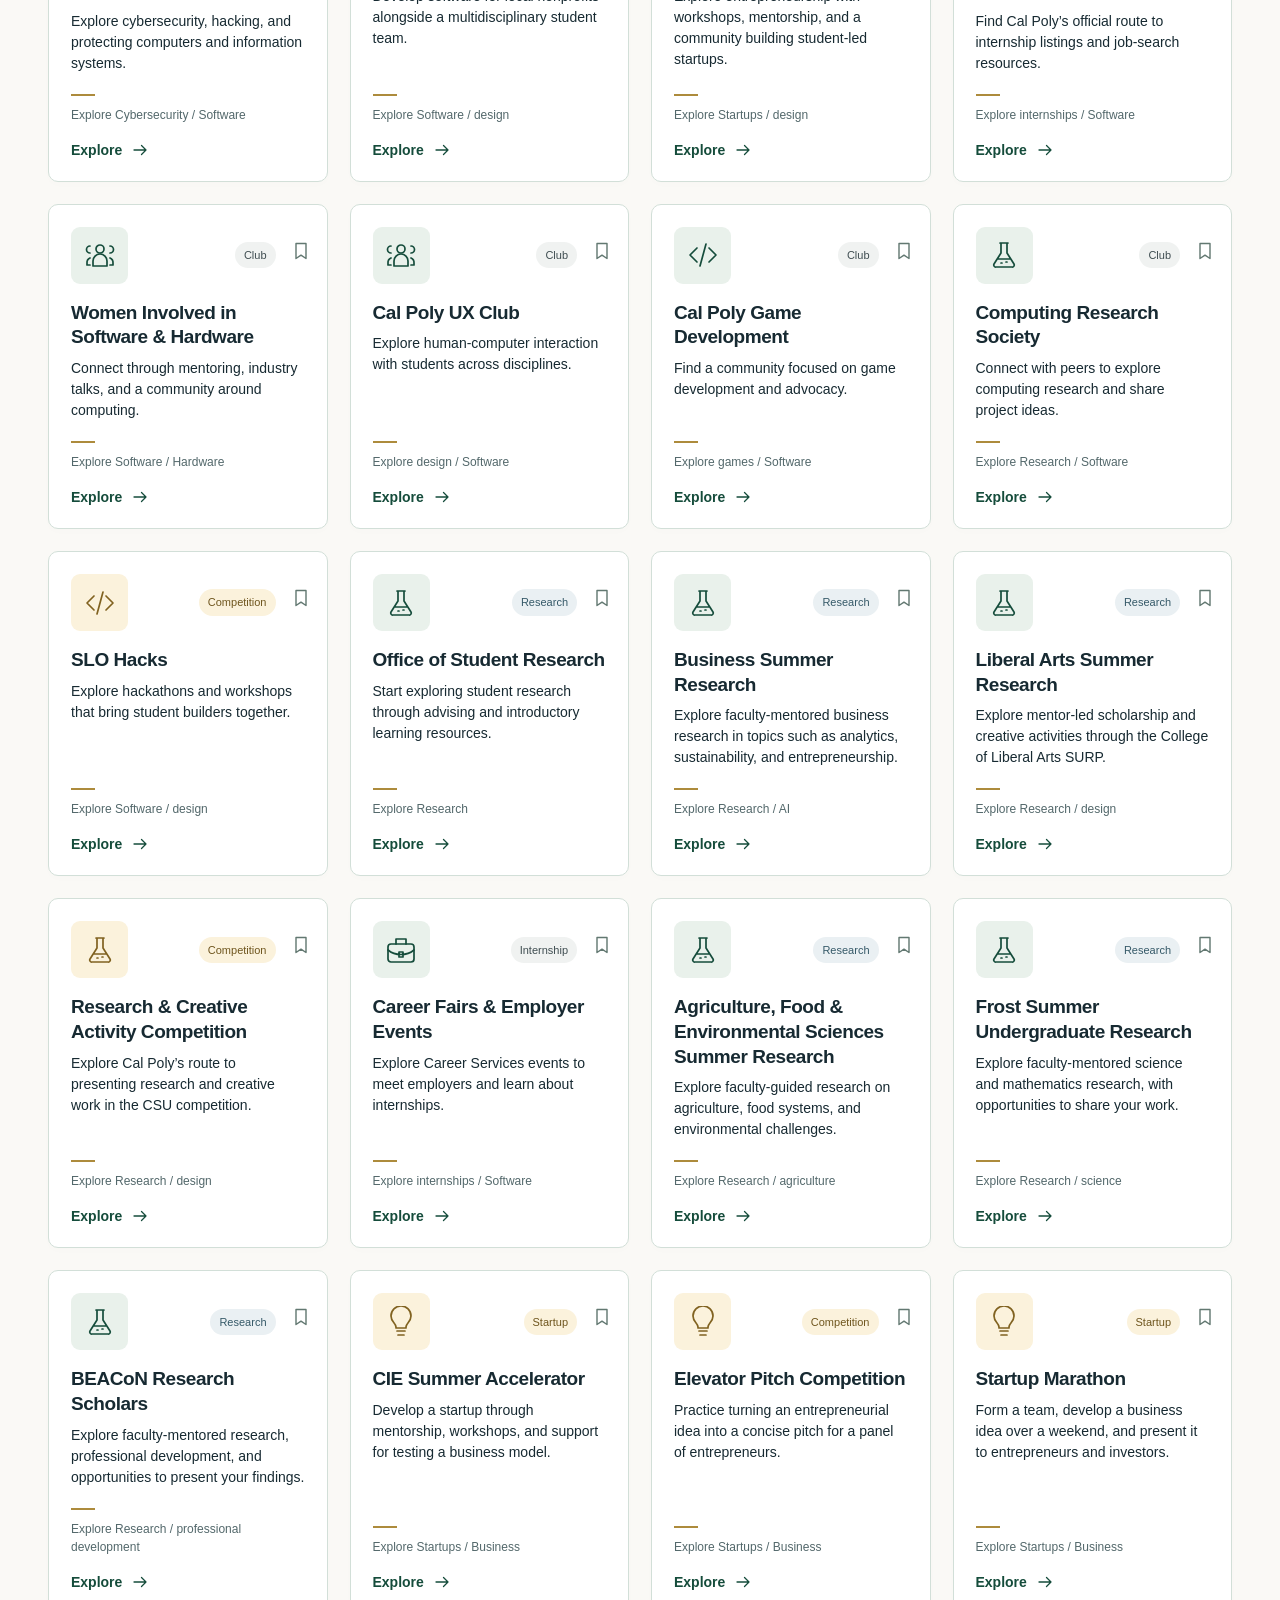
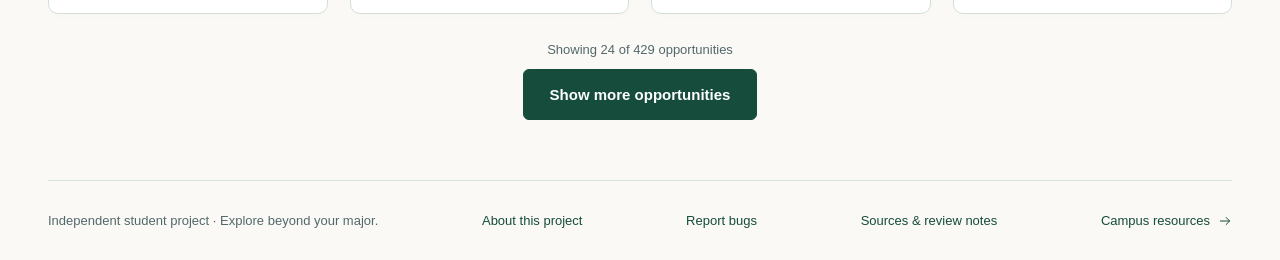
==== commit 2e935cd2: "Add sourced career event announcements and company search" ====
--- a/index.html
+++ b/index.html
@@ -2,13 +2,16 @@
 <html lang="en">
 <head>
   <meta charset="utf-8">
+  <!-- FormSubmit fallback uses Referer; include the public project path, never HTTPS-to-HTTP. -->
+  <meta name="referrer" content="no-referrer-when-downgrade">
   <meta name="viewport" content="width=device-width, initial-scale=1">
   <meta name="description" content="Discover Cal Poly opportunities, find study spots and campus resources, and bookmark your favorites. Search by major or interest. An independent student project.">
   <title>Cal Poly Opportunities — Find your next opportunity</title>
   <link rel="icon" href="favicon.svg" type="image/svg+xml">
-  <link rel="stylesheet" href="style.css?v=20260913-3">
-  <script defer src="club-data.js?v=20260913-3"></script><script defer src="matcher.js?v=20260913-3"></script><script defer src="data.js?v=20260913-3"></script><script defer src="discovery.js?v=20260913-3"></script><script defer src="bookmarks.js?v=20260913-3"></script><script defer src="campus-data.js?v=20260913-3"></script><script defer src="app.js?v=20260913-3"></script>
-  <script defer src="bug-report.js?v=20260913-3"></script>
+  <link rel="stylesheet" href="style.css?v=20260914-1">
+  <script defer src="career-events.js?v=20260914-1"></script>
+  <script defer src="club-data.js?v=20260913-3"></script><script defer src="matcher.js?v=20260913-3"></script><script defer src="data.js?v=20260913-3"></script><script defer src="discovery.js?v=20260913-3"></script><script defer src="bookmarks.js?v=20260913-3"></script><script defer src="campus-data.js?v=20260913-3"></script><script defer src="app.js?v=20260913-6"></script>
+  <script defer src="bug-report.js?v=20260913-3"></script><script defer src="career-ui.js?v=20260914-1"></script>
 </head>
 <body>
   <a class="skip-link" href="#search">Skip to opportunity search</a>
@@ -57,6 +60,19 @@
           <label class="chip"><input type="radio" name="type" value="hands-on"><span>Hands-on</span></label>
         </div></fieldset>
       </form>
+    </section>
+    <section id="career-events" class="career-section" aria-labelledby="career-title">
+      <div class="results-heading"><div><span class="eyebrow">Make the connection</span><h2 id="career-title">Upcoming career fairs &amp; company visits</h2></div><a href="https://careerservices.calpoly.edu/career-fairs-schedule">Full official schedule →</a></div>
+      <p class="section-note">Meet employers, explore internships, and put a date on your next step.</p>
+      <form id="career-form" class="career-filters" role="search" aria-label="Career events" hidden>
+        <label for="career-search">Find an event or company<input id="career-search" type="search" maxlength="200" placeholder="Try Business or RoviSys" aria-describedby="career-coverage"></label>
+        <label for="career-type">Event filter<select id="career-type" name="career-type"><option value="all">All events</option><option value="fair">Career fairs</option><option value="networking">Networking</option><option value="company">Announced companies</option></select></label>
+      </form>
+      <p id="career-status" class="section-note" role="status">See the official schedule for upcoming events.</p>
+      <ul id="career-list" class="career-grid" aria-label="Upcoming career events"></ul>
+      <button id="career-more" class="text-button" type="button" aria-expanded="false" aria-controls="career-list" hidden>Show all upcoming events</button>
+      <div class="career-directory"><div><h3>Who's coming? See the employer lists.</h3><p>Open MustangJobs through your Cal Poly portal, select the fair, and view its employers and location. Search company names there for information sessions, too.</p></div><a class="primary" href="https://careerservices.calpoly.edu/explore-services/mustangjobs">Employer lists via MustangJobs →<span class="sr-only"> (Cal Poly sign-in required)</span></a></div>
+      <p id="career-coverage" class="section-note">Public listings reviewed September 14, 2026. This is a curated collection, not a live feed or a complete company list. Some visits are shared only through MustangJobs or campus email. Confirm details before going; Cal Poly sign-in is required for MustangJobs.</p>
     </section>
     <section class="results-section" aria-labelledby="results-title">
       <div class="results-heading"><h2 id="results-title" tabindex="-1" aria-describedby="status">Opportunities to explore</h2><span class="collection-label">Curated collection <span aria-hidden="true"></span></span></div>
@@ -133,13 +149,15 @@
     </section>
     <section id="report" class="info-panel report-panel" data-view aria-labelledby="report-title">
       <div class="hero"><span class="eyebrow">Made better together</span><h1 id="report-title" tabindex="-1">Something not working?</h1><p>Help make campus discovery better for everyone.</p><span class="gold-rule" aria-hidden="true"></span></div>
+      <p id="report-return" class="section-note" role="status" hidden>Thanks for helping improve campus discovery. Your form has returned from FormSubmit; email delivery still depends on the service and recipient’s inbox. You can add any further details below.</p>
       <div class="report-layout">
         <section class="report-box" aria-labelledby="bug-form-title">
           <h2 id="bug-form-title">Report a bug</h2><p class="section-note">Found a broken button, an incorrect listing, or a search that feels off? Tell me what happened.</p>
-          <form id="bug-form" action="https://formsubmit.co/gpeila@calpoly.edu" method="POST" target="_blank" rel="noopener" aria-describedby="bug-privacy bug-status">
+          <form id="bug-form" action="https://formsubmit.co/349ae6b42405291765c7062777df5d93" method="POST" target="_blank" rel="noopener" aria-describedby="bug-privacy bug-status">
             <input type="hidden" name="_subject" value="Cal Poly Opportunities — Bug report">
             <input type="hidden" name="_template" value="table">
             <input type="hidden" name="_url" value="https://giovanni-67.github.io/Cal-Poly-Opportunities/#report">
+            <input type="hidden" name="_next" value="https://giovanni-67.github.io/Cal-Poly-Opportunities/#report-sent">
             <div hidden><label>Leave this blank<input type="text" name="_honey" tabindex="-1" autocomplete="off"></label></div>
             <div class="report-fields"><div><label for="bug-name">Your name</label><input id="bug-name" name="name" autocomplete="name" required maxlength="100"></div><div><label for="bug-email">Your email</label><input id="bug-email" name="email" type="email" autocomplete="email" required maxlength="254"></div></div>
             <label for="bug-description">What went wrong?</label><textarea id="bug-description" name="message" rows="7" required minlength="10" maxlength="5000" aria-describedby="bug-hint" placeholder="What were you trying to do? What happened instead?"></textarea>
--- a/style.css
+++ b/style.css
@@ -2,7 +2,7 @@
 * { box-sizing: border-box; }
 body { margin: 0; }
 body.modal-open { overflow: hidden; }
-button, input { font: inherit; }
+button, input, select { font: inherit; }
 button, a, input { -webkit-tap-highlight-color: transparent; }
 button, a { touch-action: manipulation; }
 button { cursor: pointer; }
@@ -202,3 +202,25 @@
 @media (prefers-reduced-motion: reduce) {
   *, *::before, *::after, dialog::backdrop { animation: none !important; transition: none !important; scroll-behavior: auto !important; }.opportunity-card:hover { transform: none; }
 }
+
+.career-section { margin-top: 32px; padding: 28px; border: 1px solid #cbd9cf; border-top: 4px solid var(--gold); border-radius: 16px; background: #eef3ed; }
+.career-section .results-heading { align-items: center; gap: 16px; flex-wrap: wrap; }
+.career-section h2 { margin: 8px 0; }
+.career-filters { display: flex; gap: 16px; margin: 20px 0 12px; }
+.career-filters label { display: grid; gap: 8px; font-size: 13px; font-weight: 600; }
+.career-filters label:first-child { flex: 1; }
+.career-filters input, .career-filters select { min-width: 0; width: 100%; padding: 12px; background: #fff; border: 1px solid var(--border); border-radius: 8px; color: var(--ink); }
+.career-grid { display: grid; grid-template-columns: repeat(3, minmax(0, 1fr)); gap: 16px; list-style: none; padding: 0; margin: 16px 0; }
+.career-card { padding: 20px; background: var(--surface); border: 1px solid var(--border); border-radius: 12px; overflow-wrap: anywhere; }
+.career-date { color: var(--forest); font-size: 13px; font-weight: 700; }
+.career-card h3 { font-size: 18px; line-height: 1.35; margin: 12px 0; }
+.career-card p, .career-card a { font-size: 13px; line-height: 1.6; }
+.career-time { font-weight: 600; }
+.career-location, .career-reason { color: var(--muted); }
+.career-directory { display: flex; align-items: center; justify-content: space-between; gap: 24px; border-top: 1px solid #cbd9cf; padding-top: 20px; margin-top: 20px; }
+.career-directory h3 { font-size: 17px; margin: 0 0 8px; }
+.career-directory p { max-width: 640px; font-size: 13px; line-height: 1.6; margin: 0; }
+.career-directory .primary { flex-shrink: 0; font-size: 13px; text-align: center; }
+.career-section > .section-note:last-child { margin: 18px 0 0; font-size: 12px; line-height: 1.6; }
+@media (max-width: 800px) { .career-grid { grid-template-columns: 1fr; } .career-directory { align-items: flex-start; flex-direction: column; } }
+@media (max-width: 520px) { .career-section { padding: 18px; } .career-filters { flex-direction: column; } .career-section h2 { font-size: 23px; } .career-directory .primary { width: 100%; white-space: normal; } }
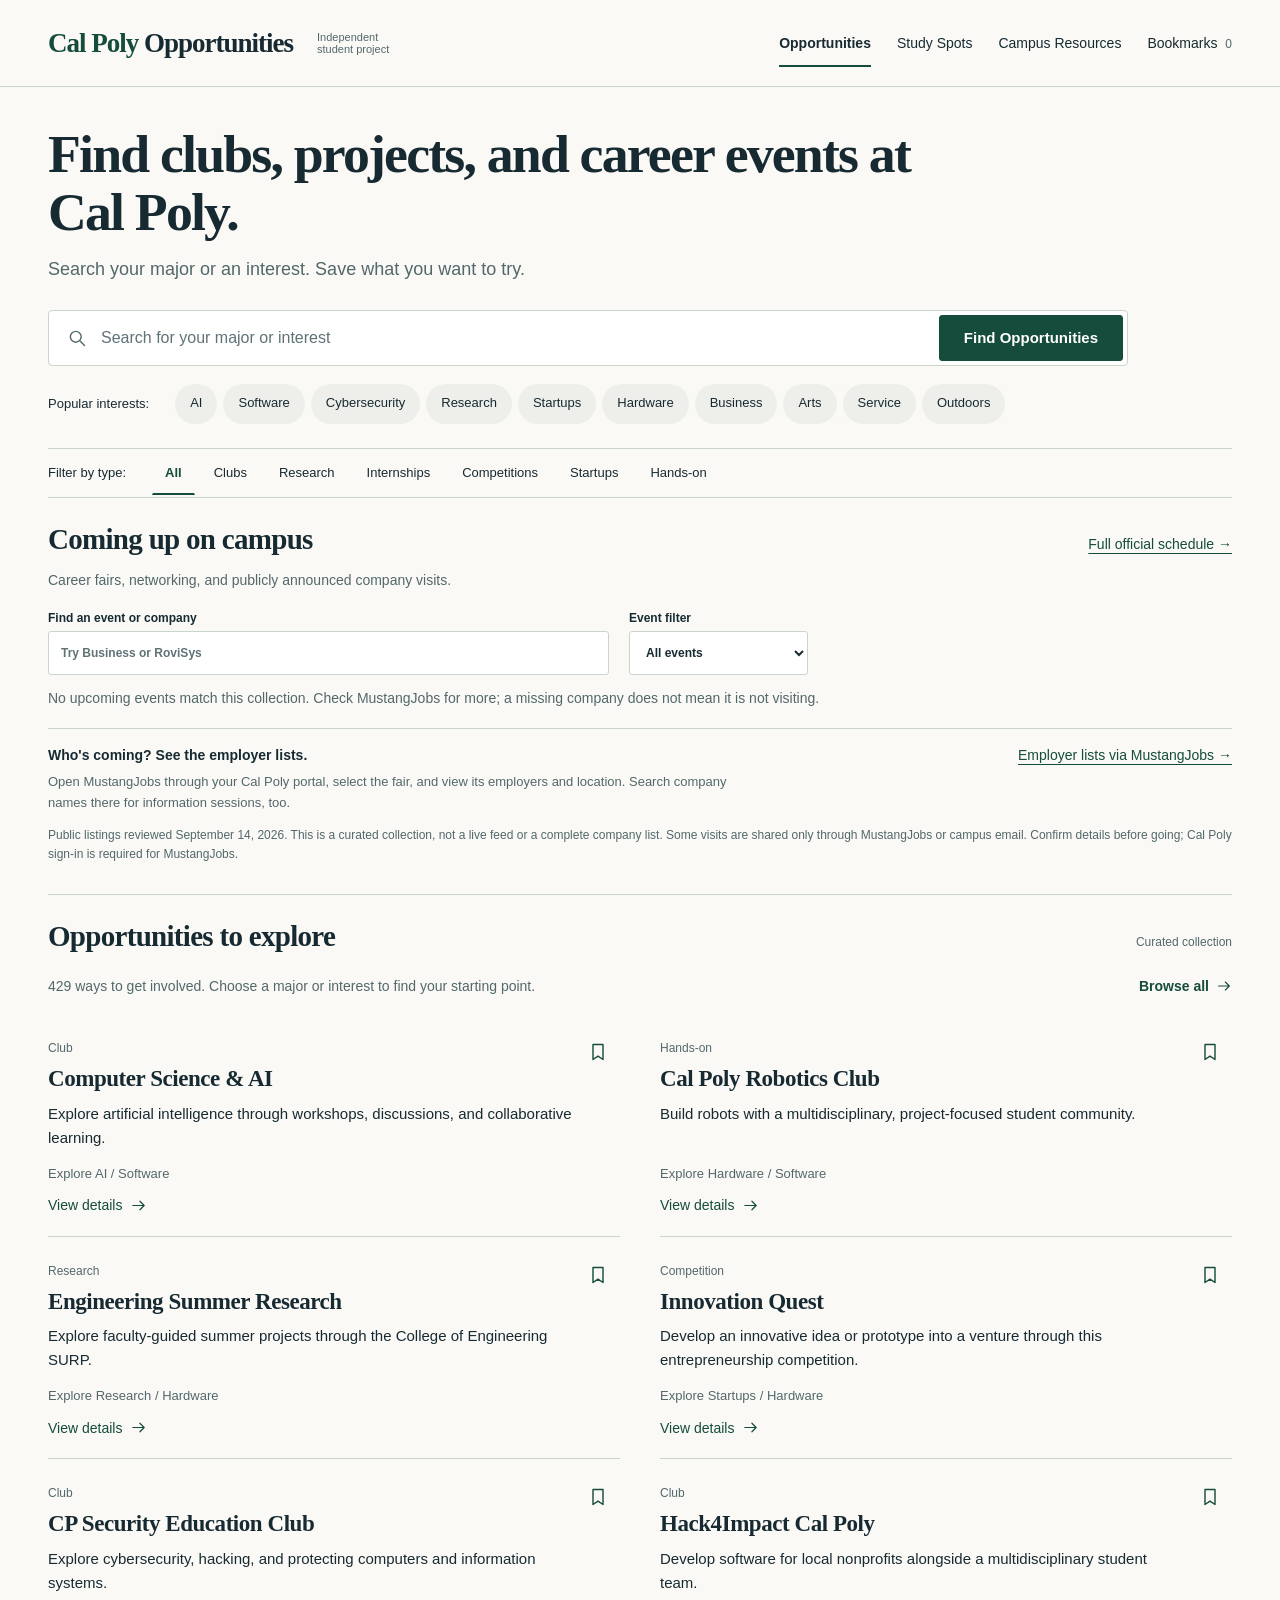
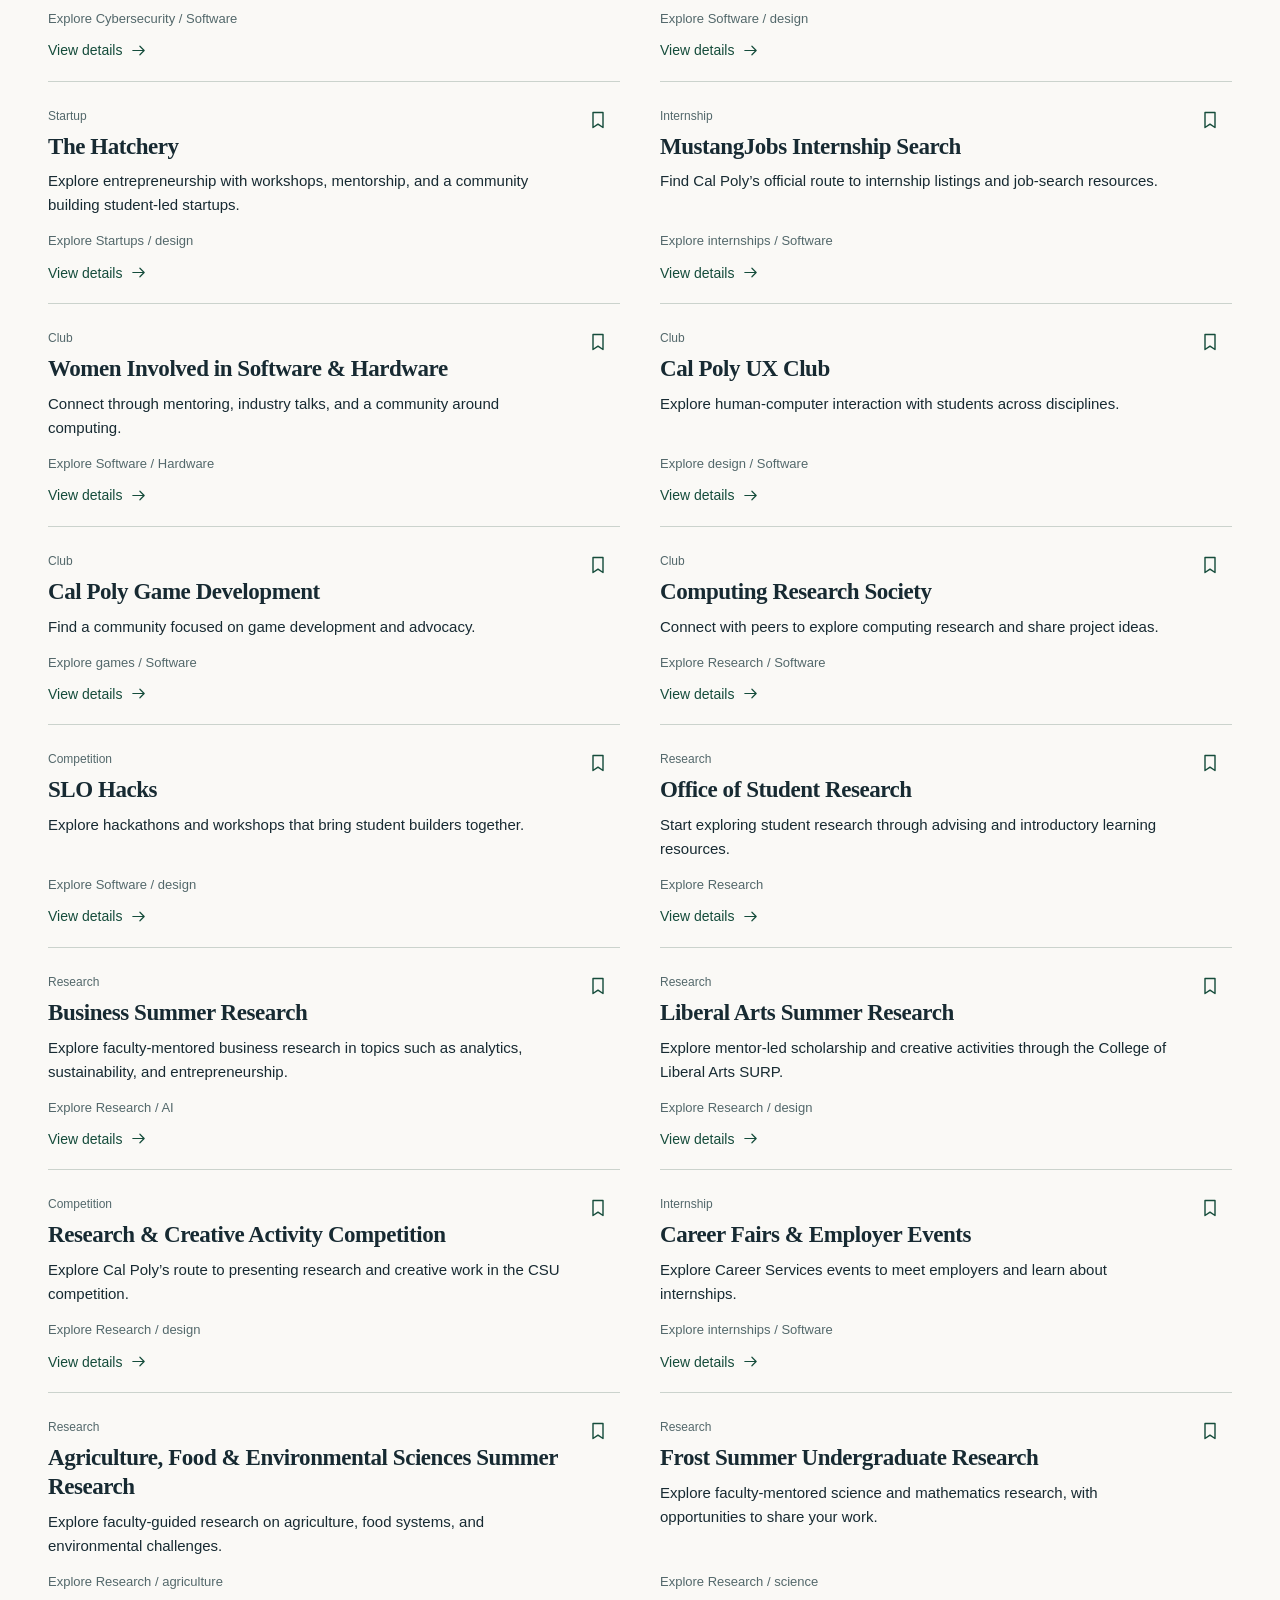
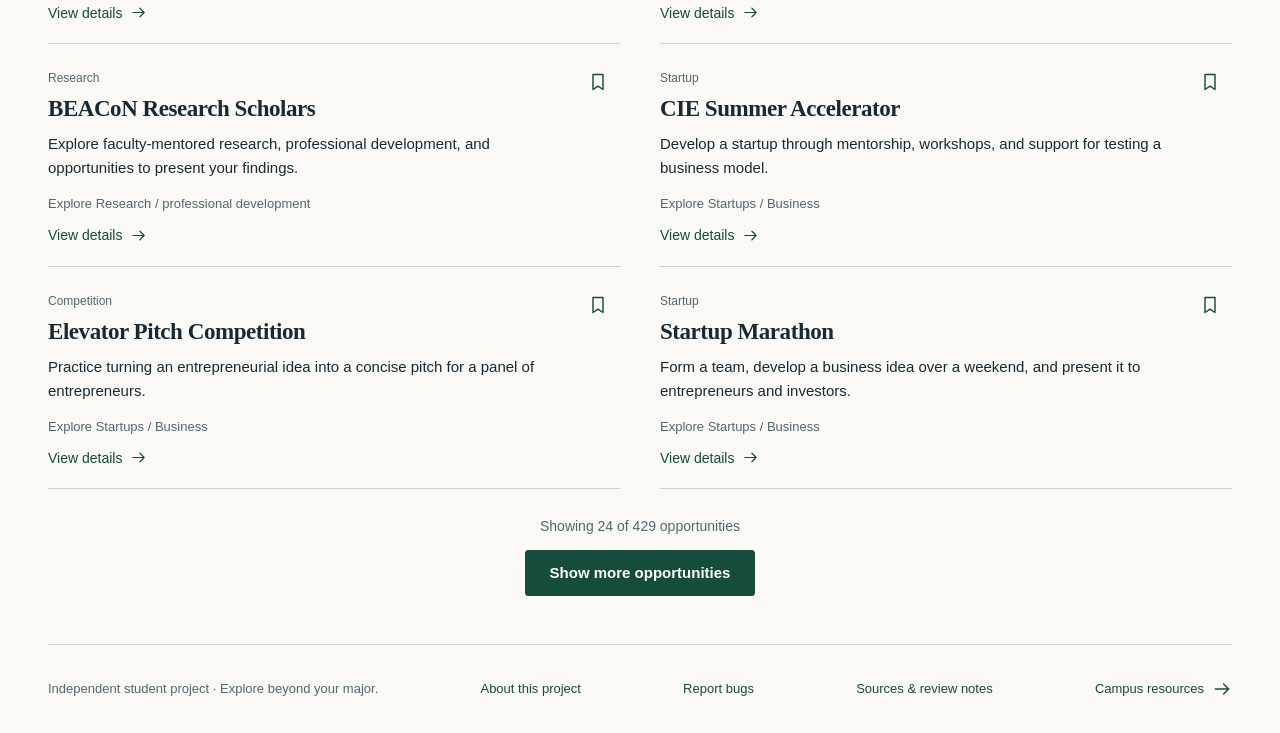
==== commit 8233cf07: "Implement editorial typography and compact opportunity agenda" ====
--- a/index.html
+++ b/index.html
@@ -8,10 +8,10 @@
   <meta name="description" content="Discover Cal Poly opportunities, find study spots and campus resources, and bookmark your favorites. Search by major or interest. An independent student project.">
   <title>Cal Poly Opportunities — Find your next opportunity</title>
   <link rel="icon" href="favicon.svg" type="image/svg+xml">
-  <link rel="stylesheet" href="style.css?v=20260914-1">
+  <link rel="stylesheet" href="style.css?v=20260914-2">
   <script defer src="career-events.js?v=20260914-1"></script>
-  <script defer src="club-data.js?v=20260913-3"></script><script defer src="matcher.js?v=20260913-3"></script><script defer src="data.js?v=20260913-3"></script><script defer src="discovery.js?v=20260913-3"></script><script defer src="bookmarks.js?v=20260913-3"></script><script defer src="campus-data.js?v=20260913-3"></script><script defer src="app.js?v=20260913-6"></script>
-  <script defer src="bug-report.js?v=20260913-3"></script><script defer src="career-ui.js?v=20260914-1"></script>
+  <script defer src="club-data.js?v=20260913-3"></script><script defer src="matcher.js?v=20260913-3"></script><script defer src="data.js?v=20260913-3"></script><script defer src="discovery.js?v=20260913-3"></script><script defer src="bookmarks.js?v=20260913-3"></script><script defer src="campus-data.js?v=20260913-3"></script><script defer src="app.js?v=20260914-2"></script>
+  <script defer src="bug-report.js?v=20260913-3"></script><script defer src="career-ui.js?v=20260914-2"></script>
 </head>
 <body>
   <a class="skip-link" href="#search">Skip to opportunity search</a>
@@ -23,9 +23,9 @@
   <main class="page">
     <div id="explore" data-view>
     <section class="hero" aria-labelledby="page-title">
-      <h1 id="page-title" tabindex="-1">Find your next opportunity.</h1>
-      <p>Explore by major or interest. Stay open to something new.</p>
-      <span class="gold-rule" aria-hidden="true"></span>
+      <h1 id="page-title" tabindex="-1">Find clubs, projects, and career events at Cal Poly.</h1>
+      <p>Search your major or an interest. Save what you want to try.</p>
+
     </section>
     <section aria-label="Find opportunities">
       <form id="search-form" role="search">
@@ -62,8 +62,8 @@
       </form>
     </section>
     <section id="career-events" class="career-section" aria-labelledby="career-title">
-      <div class="results-heading"><div><span class="eyebrow">Make the connection</span><h2 id="career-title">Upcoming career fairs &amp; company visits</h2></div><a href="https://careerservices.calpoly.edu/career-fairs-schedule">Full official schedule →</a></div>
-      <p class="section-note">Meet employers, explore internships, and put a date on your next step.</p>
+      <div class="results-heading"><div><h2 id="career-title">Coming up on campus</h2></div><a href="https://careerservices.calpoly.edu/career-fairs-schedule">Full official schedule →</a></div>
+      <p class="section-note">Career fairs, networking, and publicly announced company visits.</p>
       <form id="career-form" class="career-filters" role="search" aria-label="Career events" hidden>
         <label for="career-search">Find an event or company<input id="career-search" type="search" maxlength="200" placeholder="Try Business or RoviSys" aria-describedby="career-coverage"></label>
         <label for="career-type">Event filter<select id="career-type" name="career-type"><option value="all">All events</option><option value="fair">Career fairs</option><option value="networking">Networking</option><option value="company">Announced companies</option></select></label>
@@ -71,7 +71,7 @@
       <p id="career-status" class="section-note" role="status">See the official schedule for upcoming events.</p>
       <ul id="career-list" class="career-grid" aria-label="Upcoming career events"></ul>
       <button id="career-more" class="text-button" type="button" aria-expanded="false" aria-controls="career-list" hidden>Show all upcoming events</button>
-      <div class="career-directory"><div><h3>Who's coming? See the employer lists.</h3><p>Open MustangJobs through your Cal Poly portal, select the fair, and view its employers and location. Search company names there for information sessions, too.</p></div><a class="primary" href="https://careerservices.calpoly.edu/explore-services/mustangjobs">Employer lists via MustangJobs →<span class="sr-only"> (Cal Poly sign-in required)</span></a></div>
+      <div class="career-directory"><div><h3>Who's coming? See the employer lists.</h3><p>Open MustangJobs through your Cal Poly portal, select the fair, and view its employers and location. Search company names there for information sessions, too.</p></div><a href="https://careerservices.calpoly.edu/explore-services/mustangjobs">Employer lists via MustangJobs →<span class="sr-only"> (Cal Poly sign-in required)</span></a></div>
       <p id="career-coverage" class="section-note">Public listings reviewed September 14, 2026. This is a curated collection, not a live feed or a complete company list. Some visits are shared only through MustangJobs or campus email. Confirm details before going; Cal Poly sign-in is required for MustangJobs.</p>
     </section>
     <section class="results-section" aria-labelledby="results-title">
@@ -95,7 +95,7 @@
     </section>
     </div>
     <section id="about" class="info-panel" data-view aria-labelledby="about-title">
-      <div class="hero"><h1 id="about-title" tabindex="-1">A starting point.<br>An open door.</h1><p>Your next experience can start with a little curiosity.</p><span class="gold-rule" aria-hidden="true"></span></div>
+      <div class="hero"><h1 id="about-title" tabindex="-1">A starting point.<br>An open door.</h1><p>Your next experience can start with a little curiosity.</p></div>
       <div class="about-copy"><p>An independent student project to help you explore Cal Poly. Major and interest tags are discovery guides, not restrictions on who can participate.</p><p>Explore a snapshot of 406 San Luis Obispo student organizations from Cal Poly’s public directory, alongside additional campus programs. This is not a live openings feed. Check the official pages for current details.</p></div>
       <ol class="how-it-works">
         <li><span class="step-number" aria-hidden="true">01</span><h2>Start with you</h2><p>Search your major or an interest, select a few interest chips, or browse the whole collection.</p></li>
@@ -105,7 +105,7 @@
       <a class="primary panel-action" href="#explore">Find your starting point <svg aria-hidden="true"><use href="icons.svg?v=20260913#arrow"></use></svg></a>
     </section>
     <section id="study" class="info-panel" data-view aria-labelledby="study-title">
-      <div class="hero"><span class="eyebrow">Make room for focus</span><h1 id="study-title" tabindex="-1">Find your kind of focus.</h1><p>A quiet corner, a group table, or a little fresh air.</p><span class="gold-rule" aria-hidden="true"></span></div>
+      <div class="hero"><h1 id="study-title" tabindex="-1">Find your kind of focus.</h1><p>A quiet corner, a group table, or a little fresh air.</p></div>
       <form id="study-form" role="search" aria-label="Study spots">
         <div class="search-bar"><svg class="search-icon" aria-hidden="true"><use href="icons.svg?v=20260913#search"></use></svg><label class="sr-only" for="study-search">Search a study spot, building, or feature</label><input id="study-search" type="search" maxlength="200" placeholder="Search a study spot, building, or feature"><button class="primary" type="submit">Find Study Spots</button></div>
         <fieldset class="filter-row"><legend>What helps you focus?</legend><div class="chips"><label class="chip"><input type="checkbox" name="study-filter" value="quiet"><span>Quiet study</span></label><label class="chip"><input type="checkbox" name="study-filter" value="group"><span>Group work</span></label><label class="chip"><input type="checkbox" name="study-filter" value="outdoors"><span>Outdoors</span></label><label class="chip"><input type="checkbox" name="study-filter" value="power"><span>Power access</span></label><label class="chip"><input type="checkbox" name="study-filter" value="computers"><span>Computers</span></label><label class="chip"><input type="checkbox" name="study-filter" value="reservable"><span>Reservable</span></label><label class="chip"><input type="checkbox" name="study-filter" value="late"><span>Late study</span></label></div></fieldset>
@@ -119,7 +119,7 @@
       <noscript><p>Enable JavaScript to search. <a href="https://library.calpoly.edu/visit/study-and-meeting-spaces">Browse official campus information</a>.</p></noscript>
     </section>
     <section id="resources" class="info-panel" data-view aria-labelledby="resources-title">
-      <div class="hero"><span class="eyebrow">A little help goes a long way</span><h1 id="resources-title" tabindex="-1">You don’t have to figure it out alone.</h1><p>Tools, guidance, and support for life at Cal Poly.</p><span class="gold-rule" aria-hidden="true"></span></div>
+      <div class="hero"><h1 id="resources-title" tabindex="-1">You don’t have to figure it out alone.</h1><p>Tools, guidance, and support for life at Cal Poly.</p></div>
       <form id="resources-form" role="search" aria-label="Campus resources">
         <div class="search-bar"><svg class="search-icon" aria-hidden="true"><use href="icons.svg?v=20260913#search"></use></svg><label class="sr-only" for="resources-search">Search tutoring, equipment, career help…</label><input id="resources-search" type="search" maxlength="200" placeholder="Search tutoring, equipment, career help…"><button class="primary" type="submit">Find Resources</button></div>
         <fieldset class="filter-row"><legend>What do you need?</legend><div class="chips"><label class="chip"><input type="checkbox" name="resources-filter" value="academic"><span>Learning</span></label><label class="chip"><input type="checkbox" name="resources-filter" value="making"><span>Making</span></label><label class="chip"><input type="checkbox" name="resources-filter" value="technology"><span>Technology</span></label><label class="chip"><input type="checkbox" name="resources-filter" value="career"><span>Careers</span></label><label class="chip"><input type="checkbox" name="resources-filter" value="support"><span>Support</span></label><label class="chip"><input type="checkbox" name="resources-filter" value="research"><span>Research</span></label><label class="chip"><input type="checkbox" name="resources-filter" value="recreation"><span>Recreation</span></label></div></fieldset>
@@ -133,7 +133,7 @@
       <noscript><p>Enable JavaScript to search. <a href="https://advising.calpoly.edu/">Browse official campus information</a>.</p></noscript>
     </section>
     <section id="bookmarks" class="info-panel" data-view aria-labelledby="bookmarks-title">
-      <div class="hero"><span class="eyebrow">Your own campus collection</span><h1 id="bookmarks-title" tabindex="-1">Keep what clicks.</h1><p>Opportunities, study spots, and resources worth coming back to.</p><span class="gold-rule" aria-hidden="true"></span></div>
+      <div class="hero"><h1 id="bookmarks-title" tabindex="-1">Keep what clicks.</h1><p>Opportunities, study spots, and resources worth coming back to.</p></div>
       <p class="section-note">Saved in this browser. No account needed. Clearing site data removes your bookmarks; they do not sync between devices.</p>
       <form id="bookmarks-form" role="search" aria-label="Search bookmarks"><div class="search-bar"><svg class="search-icon" aria-hidden="true"><use href="icons.svg?v=20260913#search"></use></svg><label for="bookmarks-search" class="sr-only">Search your bookmarks</label><input id="bookmarks-search" type="search" maxlength="200" placeholder="Search your bookmarks"><button class="primary" type="submit">Search Bookmarks</button></div>
         <fieldset class="filter-row"><legend>Saved collection:</legend><div class="chips">
@@ -148,7 +148,7 @@
       </section>
     </section>
     <section id="report" class="info-panel report-panel" data-view aria-labelledby="report-title">
-      <div class="hero"><span class="eyebrow">Made better together</span><h1 id="report-title" tabindex="-1">Something not working?</h1><p>Help make campus discovery better for everyone.</p><span class="gold-rule" aria-hidden="true"></span></div>
+      <div class="hero"><h1 id="report-title" tabindex="-1">Something not working?</h1><p>Help make campus discovery better for everyone.</p></div>
       <p id="report-return" class="section-note" role="status" hidden>Thanks for helping improve campus discovery. Your form has returned from FormSubmit; email delivery still depends on the service and recipient’s inbox. You can add any further details below.</p>
       <div class="report-layout">
         <section class="report-box" aria-labelledby="bug-form-title">
--- a/style.css
+++ b/style.css
@@ -1,101 +1,102 @@
-:root { color-scheme: light; --canvas: #faf9f6; --surface: #fff; --forest: #154c3b; --ink: #172a32; --muted: #53686b; --border: #d9e2df; --gold: #ad8b3c; font-family: "Segoe UI", Arial, sans-serif; color: var(--ink); background: var(--canvas); font-synthesis: none; }
+/* Editorial campus guide: shared typography and layout. */
+:root { color-scheme: light; --canvas: #faf9f6; --surface: #fff; --forest: #154c3b; --ink: #172a32; --muted: #53686b; --border: #cbd3cd; --gold: #967427; --heading: Georgia, "Times New Roman", serif; font-family: "Segoe UI", Arial, sans-serif; color: var(--ink); background: var(--canvas); font-synthesis: none; }
 * { box-sizing: border-box; }
-body { margin: 0; }
-body.modal-open { overflow: hidden; }
-button, input, select { font: inherit; }
+body { margin: 0; } body.modal-open { overflow: hidden; }
+button, input, select, textarea { font: inherit; }
 button, a, input { -webkit-tap-highlight-color: transparent; }
-button, a { touch-action: manipulation; }
-button { cursor: pointer; }
+button, a { touch-action: manipulation; } button { cursor: pointer; }
 a { color: var(--forest); text-underline-offset: 4px; }
 svg { width: 20px; height: 20px; fill: none; stroke: currentColor; stroke-width: 1.7; stroke-linecap: round; stroke-linejoin: round; flex-shrink: 0; }
-:focus-visible { outline: 3px solid #977322; outline-offset: 4px; }
+:focus-visible { outline: 3px solid var(--gold); outline-offset: 4px; }
 [hidden] { display: none !important; }
 .sr-only, .chip input { position: absolute; width: 1px; height: 1px; padding: 0; margin: -1px; overflow: hidden; clip-path: inset(50%); white-space: nowrap; border: 0; }
-.skip-link { position: fixed; z-index: 5; top: -100px; left: 16px; background: var(--surface); padding: 12px 20px; }
-.skip-link:focus { top: 12px; }
-.site-header { position: sticky; top: 0; z-index: 2; background: #fffdfb; border-bottom: 1px solid #eceee8; }
-h1, #search, #results-title { scroll-margin-top: 110px; }
-h1[tabindex="-1"]:focus, #results-title:focus { outline: none; }
-.header-inner { max-width: 1376px; margin: auto; min-height: 80px; padding: 20px 48px; display: flex; align-items: center; gap: 24px; }
-.wordmark { font-size: 23px; font-weight: 700; letter-spacing: -1px; text-decoration: none; color: var(--ink); white-space: nowrap; }
-.wordmark span { color: var(--forest); }
-.attribution { color: var(--muted); font-size: 12px; }
-nav { margin-left: auto; display: flex; gap: 30px; font-size: 14px; }
-nav a { position: relative; padding: 12px 0; text-decoration: none; color: var(--ink); }
-nav a:hover { color: var(--forest); }
-nav a.active { font-weight: 600; }
-nav a.active::after { content: ''; position: absolute; bottom: 1px; height: 2px; left: 0; right: 0; background: var(--gold); }
-.page { max-width: 1376px; margin: auto; padding: 0 48px; }
-.hero { padding: 44px 0 24px; }
-h1 { color: var(--forest); font-size: clamp(36px, 4vw, 54px); line-height: 1.13; letter-spacing: -1.9px; margin: 0 0 18px; font-weight: 750; }
-.hero p { margin: 0; color: #33584c; font-size: 19px; line-height: 1.5; }
-.gold-rule { display: block; height: 4px; width: 45px; background: var(--gold); margin-top: 24px; }
-.search-bar { display: flex; align-items: center; gap: 16px; background: var(--surface); border: 1px solid #cbd8d2; border-radius: 9px; padding: 5px; box-shadow: 0 2px 4px #163e2710; }
+.skip-link { position: fixed; z-index: 5; top: -100px; left: 16px; background: var(--surface); padding: 12px 20px; } .skip-link:focus { top: 12px; }
+.site-header { position: sticky; top: 0; z-index: 2; background: var(--canvas); border-bottom: 1px solid var(--border); }
+.header-inner, .page { max-width: 1376px; margin: auto; padding: 0 48px; }
+.header-inner { min-height: 86px; display: flex; align-items: center; gap: 24px; }
+.wordmark { font: 700 27px/1.2 var(--heading); letter-spacing: -1px; text-decoration: none; color: var(--ink); white-space: nowrap; }
+.wordmark span { color: var(--forest); } .attribution { color: var(--muted); font-size: 11px; max-width: 80px; }
+nav { margin-left: auto; display: flex; gap: 26px; font-size: 14px; }
+nav a { position: relative; padding: 16px 0; text-decoration: none; color: var(--ink); }
+nav a:hover { color: var(--forest); } nav a.active { font-weight: 600; }
+nav a.active::after { content: ''; position: absolute; bottom: 0; height: 2px; left: 0; right: 0; background: var(--forest); }
+.hero { padding: 38px 0 26px; }
+h1, h2, h3, .card-title { font-family: var(--heading); color: var(--ink); }
+h1 { font-size: clamp(36px, 4.2vw, 58px); line-height: 1.08; letter-spacing: -1.8px; margin: 0 0 14px; max-width: 890px; font-weight: 700; }
+h2 { font-size: 29px; line-height: 1.2; letter-spacing: -.7px; margin: 0; }
+.hero p { margin: 0; color: var(--muted); font-size: 18px; line-height: 1.6; }
+h1, #search, [id$="results-title"] { scroll-margin-top: 110px; }
+h1[tabindex="-1"]:focus, [id$="results-title"]:focus { outline: none; }
+.search-bar { display: flex; align-items: center; gap: 14px; background: var(--surface); border: 1px solid var(--border); border-radius: 4px; padding: 4px; max-width: 1080px; }
 .search-bar:focus-within { border-color: var(--forest); outline: 2px solid var(--forest); outline-offset: 3px; }
-.search-icon { color: var(--muted); margin-left: 18px; width: 23px; height: 23px; }
-.search-bar input { width: 100%; min-width: 0; border: 0; background: transparent; padding: 15px 0; font-size: 16px; color: var(--ink); outline: none; }
+.search-icon { color: var(--muted); margin-left: 14px; }
+.search-bar input { width: 100%; min-width: 0; border: 0; background: transparent; padding: 12px 0; font-size: 16px; color: var(--ink); outline: none; }
 input::placeholder { color: #617276; opacity: 1; }
-.primary { background: var(--forest); border: 1px solid var(--forest); color: white; font-size: 15px; font-weight: 600; padding: 16px 26px; min-height: 50px; border-radius: 6px; white-space: nowrap; text-decoration: none; text-align: center; transition: background .18s, box-shadow .18s; }
-.primary:hover { background: #0e3a2d; box-shadow: 0 3px 12px #154c3b22; }
-.filter-row { display: flex; align-items: center; gap: 16px; position: relative; padding: 0 0 0 130px; border: 0; margin: 20px 0 0; min-height: 38px; }
-.filter-row legend { float: left; position: absolute; left: 0; top: 10px; font-size: 13px; padding: 0; }
-.chips { display: flex; flex-wrap: wrap; gap: 10px; }
+.primary { background: var(--forest); border: 1px solid var(--forest); color: white; font-size: 15px; font-weight: 600; padding: 12px 24px; min-height: 46px; border-radius: 3px; white-space: nowrap; text-decoration: none; text-align: center; transition: background .15s; }
+.primary:hover { background: #0e3a2d; }
+.filter-row { border: 0; padding: 0; margin: 18px 0 0; display: flex; align-items: center; gap: 12px; }
+.filter-row legend { float: left; font-size: 13px; margin-right: 14px; padding: 10px 0; }
+.chips { display: flex; flex-wrap: wrap; gap: 6px; }
 .chip { position: relative; display: inline-flex; cursor: pointer; }
-.chip span { border: 1px solid #dce0de; border-radius: 99px; padding: 9px 20px; min-height: 38px; font-size: 13px; background: #f5f5f3; transition: background .18s, color .18s, border-color .18s; }
-.chip:hover span { border-color: #97b3a6; background: #edf2ed; }
-.chip input:checked + span { color: white; background: var(--forest); border-color: var(--forest); }
-.chip input:focus-visible + span { outline: 3px solid #977322; outline-offset: 3px; }
-.results-section { margin-top: 28px; border-top: 1px solid var(--border); padding-top: 24px; min-height: 400px; }
-.results-heading { display: flex; justify-content: space-between; align-items: center; gap: 20px; }
-h2 { font-size: 25px; color: var(--forest); letter-spacing: -.55px; margin: 0; }
-.collection-label { display: flex; align-items: center; gap: 14px; font-size: 10px; letter-spacing: 1.5px; text-transform: uppercase; color: var(--muted); }
-.collection-label span { width: 28px; height: 3px; background: var(--gold); }
-.results-toolbar { display: flex; align-items: baseline; justify-content: space-between; gap: 20px; margin: 10px 0 22px; }
-#status { margin: 0; font-size: 13px; color: var(--muted); line-height: 1.5; }
-.text-button { display: inline-flex; gap: 7px; align-items: center; background: none; border: 0; color: var(--forest); font-size: 13px; font-weight: 600; padding: 6px 0; flex-shrink: 0; }
+.chip span { display: block; padding: 10px 14px; min-height: 40px; border: 1px solid transparent; border-radius: 24px; font-size: 13px; background: #eeefea; transition: background .15s; }
+.chip:hover span { background: #e0e7df; }
+.chip input:checked + span { color: white; background: var(--forest); }
+.chip input:focus-visible + span { outline: 3px solid var(--gold); outline-offset: 2px; }
+.types { border-top: 1px solid var(--border); border-bottom: 1px solid var(--border); padding: 2px 0; margin-top: 24px; }
+.types .chip span, #bookmarks-form .chip span { background: transparent; border-radius: 0; border-bottom: 2px solid transparent; padding: 13px 12px; }
+.types .chip input:checked + span, #bookmarks-form .chip input:checked + span { background: transparent; color: var(--forest); border-bottom-color: var(--forest); font-weight: 600; }
+.results-section, .related-section { margin-top: 30px; border-top: 1px solid var(--border); padding-top: 24px; }
+.results-section { min-height: 260px; }
+.results-heading { display: flex; justify-content: space-between; align-items: baseline; gap: 20px; }
+.collection-label { color: var(--muted); font-size: 12px; }
+.results-toolbar { display: flex; align-items: baseline; justify-content: space-between; gap: 20px; margin: 10px 0 6px; }
+#status, #result-range { margin: 0; font-size: 14px; color: var(--muted); line-height: 1.6; }
+.text-button { display: inline-flex; align-items: center; gap: 7px; background: none; border: 0; color: var(--forest); font-size: 14px; font-weight: 600; padding: 12px 0; min-height: 44px; }
 .text-button svg { width: 16px; height: 16px; }
-.card-grid { display: grid; grid-template-columns: repeat(4, minmax(0, 1fr)); gap: 22px; margin: 0; padding: 0; list-style: none; }
-.card-grid li { min-width: 0; display: flex; }
-.results-pagination { display: flex; flex-direction: column; align-items: center; gap: 12px; margin-top: 28px; }
-#result-range { margin: 0; color: var(--muted); font-size: 13px; }
-.opportunity-card { display: flex; flex-direction: column; align-items: stretch; width: 100%; min-height: 308px; padding: 22px; text-align: left; background: var(--surface); color: var(--ink); border: 1px solid #d2dfd8; border-radius: 10px; box-shadow: 0 3px 9px #18483003; transition: transform .2s, box-shadow .2s, border-color .2s; }
-.opportunity-card:hover { transform: translateY(-4px); border-color: #9cb9a9; box-shadow: 0 10px 25px #1848300c; }
-.card-top { display: flex; align-items: flex-start; justify-content: space-between; gap: 10px; margin-bottom: 17px; }
-.icon-tile { width: 57px; height: 57px; border-radius: 9px; background: #e9f1eb; color: var(--forest); display: inline-flex; align-items: center; justify-content: center; flex-shrink: 0; }
-.icon-tile svg { width: 32px; height: 32px; }
-[data-type="competition"] .icon-tile, [data-type="hands-on"] .icon-tile, [data-type="startup"] .icon-tile { color: #806220; background: #fbf2dc; }
-.category { padding: 6px 11px; color: #3f4d51; background: #f0f2f1; border-radius: 99px; font-size: 11px; line-height: 1.3; white-space: nowrap; }
-[data-type="competition"] .category, [data-type="startup"] .category { background: #fbf2dc; color: #6e551d; }
-[data-type="research"] .category { background: #eaf0f3; color: #355968; }
-[data-type="hands-on"] .category { background: #f1eee6; color: #655938; }
-.card-title { display: block; font-size: 19px; font-weight: 700; line-height: 1.3; letter-spacing: -.45px; margin-bottom: 8px; }
-.card-description { font-size: 14px; line-height: 1.5; display: block; margin-bottom: 20px; }
-.card-reason { margin-top: auto; display: block; font-size: 12px; color: var(--muted); line-height: 1.5; }
-.card-reason::before { content: ''; display: block; width: 24px; height: 2px; background: var(--gold); margin-bottom: 10px; }
-.card-action { display: flex; gap: 9px; align-items: center; color: var(--forest); font-size: 14px; font-weight: 650; margin-top: 17px; }
-.card-action svg { width: 18px; height: 18px; }
-.empty-state { text-align: center; padding: 48px 16px 65px; }
-.empty-state > svg { width: 34px; height: 34px; color: var(--forest); }
-.empty-state h3 { font-size: 23px; color: var(--forest); margin: 16px 0 10px; }
-.empty-state p { color: var(--muted); line-height: 1.6; }
-.empty-state a { display: inline-flex; gap: 8px; align-items: center; font-size: 14px; }
-.info-panel { min-height: calc(100dvh - 260px); padding-bottom: 12px; }
+.card-grid { display: grid; grid-template-columns: repeat(2, minmax(0, 1fr)); column-gap: 40px; row-gap: 0; margin: 0; padding: 0; list-style: none; }
+.card-shell { position: relative; display: flex; min-width: 0; border-bottom: 1px solid var(--border); }
+.opportunity-card { position: relative; display: flex; flex-direction: column; align-items: stretch; width: 100%; padding: 24px 48px 22px 0; text-align: left; background: transparent; color: var(--ink); border: 0; border-radius: 0; transition: background .15s; }
+.opportunity-card:hover { background: #f0f3ed; }
+.card-top { order: 0; margin: 0 0 8px; }
+.category { color: var(--muted); font: 12px/1.5 "Segoe UI", Arial, sans-serif; }
+.card-title { display: block; font-size: 23px; font-weight: 700; line-height: 1.25; letter-spacing: -.45px; margin-bottom: 8px; overflow-wrap: anywhere; }
+.card-description { display: block; font-size: 15px; line-height: 1.6; margin-bottom: 14px; }
+.card-reason { display: block; color: var(--muted); font-size: 13px; line-height: 1.6; margin-top: auto; }
+.card-action { display: flex; gap: 8px; align-items: center; color: var(--forest); font-size: 14px; margin-top: 12px; }
+.card-action svg { width: 17px; height: 17px; }
+.bookmark-button { position: absolute; right: 0; top: 16px; width: 44px; height: 44px; display: grid; place-items: center; border: 0; border-radius: 3px; background: transparent; color: var(--forest); }
+.bookmark-button:hover, .detail-bookmark:hover { background: #e3ebe2; }
+[data-bookmark][aria-pressed="true"] svg { fill: #c3d8c6; stroke-width: 2; }
+.card-location { color: var(--muted); font-size: 13px; line-height: 1.6; margin-bottom: 10px; }
+.card-features { display: flex; flex-wrap: wrap; gap: 6px 14px; margin-bottom: 14px; }
+.feature { font-size: 12px; color: var(--forest); line-height: 1.6; }
+.results-pagination { display: flex; flex-direction: column; align-items: center; gap: 12px; margin-top: 26px; }
+.empty-state { text-align: center; padding: 36px 16px; }
+.empty-state h3 { font-size: 25px; margin: 14px 0; } .empty-state p { color: var(--muted); line-height: 1.6; }
+.empty-state a { display: inline-flex; align-items: center; gap: 8px; }
+.empty-state > svg { width: 30px; height: 30px; color: var(--forest); }
+.info-panel { min-height: calc(100dvh - 240px); padding-bottom: 12px; }
+.info-panel .filter-row { display: block; } .info-panel .filter-row legend { float: none; margin-bottom: 4px; }
 .about-copy { max-width: 740px; color: var(--muted); line-height: 1.8; font-size: 16px; }
-.how-it-works { display: grid; grid-template-columns: repeat(3, minmax(0, 1fr)); gap: 32px; padding: 30px 0; margin: 24px 0; list-style: none; border-top: 1px solid var(--border); }
-.step-number { display: block; color: #82651f; font-size: 14px; margin-bottom: 16px; }
-.how-it-works h2 { font-size: 21px; }
-.how-it-works p { color: var(--muted); font-size: 15px; line-height: 1.7; }
+.how-it-works { display: grid; grid-template-columns: repeat(3, minmax(0, 1fr)); gap: 32px; padding: 28px 0; margin: 24px 0; list-style: none; border-top: 1px solid var(--border); }
+.step-number { display: block; color: var(--forest); font-size: 14px; margin-bottom: 12px; }
+.how-it-works h2 { font-size: 24px; } .how-it-works p { color: var(--muted); font-size: 15px; line-height: 1.7; }
 .panel-action { display: inline-flex; align-items: center; gap: 16px; white-space: normal; }
-.resource-grid { display: grid; grid-template-columns: repeat(2, minmax(0, 1fr)); gap: 22px; margin-top: 10px; }
-.resource-card { display: flex; flex-direction: column; gap: 14px; padding: 28px; border: 1px solid var(--border); border-radius: 10px; background: var(--surface); text-decoration: none; color: var(--muted); line-height: 1.7; transition: border-color .18s, box-shadow .18s; }
-.resource-card:hover { border-color: #9cb9a9; box-shadow: 0 8px 24px #1848300c; }
-.resource-title { display: flex; justify-content: space-between; align-items: center; gap: 16px; color: var(--forest); font-size: 21px; font-weight: 650; line-height: 1.3; }
-.review-note { color: var(--muted); font-size: 13px; line-height: 1.8; margin: 24px 0 0; max-width: 740px; }
-.site-footer { display: flex; justify-content: space-between; align-items: center; gap: 24px; padding: 28px 0; margin-top: 60px; border-top: 1px solid var(--border); }
+.review-note, .section-note { color: var(--muted); font-size: 14px; line-height: 1.7; margin: 12px 0 18px; }
+.review-note { max-width: 850px; margin-top: 24px; }
+.site-footer { display: flex; justify-content: space-between; align-items: center; flex-wrap: wrap; gap: 24px; padding: 28px 0; margin-top: 48px; border-top: 1px solid var(--border); }
 .site-footer p { font-size: 13px; color: var(--muted); line-height: 1.8; margin: 0; }
-.site-footer a { display: flex; align-items: center; gap: 8px; font-size: 13px; text-decoration: none; flex-shrink: 0; }
+.site-footer > div { display: flex; flex-wrap: wrap; gap: 14px 24px; }
+.site-footer a { display: flex; align-items: center; gap: 8px; font-size: 13px; text-decoration: none; min-height: 32px; }
 .site-footer a:hover { text-decoration: underline; }
-.site-footer svg { width: 14px; height: 14px; }
+.menu-toggle { display: none; align-items: center; gap: 6px; margin-left: auto; padding: 10px; min-height: 44px; border: 1px solid var(--border); border-radius: 3px; background: transparent; color: var(--forest); font-size: 13px; }
+.bookmark-count { margin-left: 4px; color: var(--muted); font-size: 12px; }
+.detail-bookmark { display: inline-flex; align-items: center; gap: 8px; min-height: 44px; margin: -6px 0 18px; padding: 8px 12px; color: var(--forest); background: #f5f7f3; border: 1px solid var(--border); border-radius: 3px; font-size: 13px; }
+.icon-tile { display: inline-flex; align-items: center; justify-content: center; color: var(--forest); }
+.toast { position: fixed; z-index: 3; bottom: 20px; left: 50%; transform: translateX(-50%); margin: 0; max-width: calc(100% - 32px); width: max-content; border-radius: 4px; padding: 13px 20px; background: var(--forest); color: white; font-size: 14px; line-height: 1.5; pointer-events: none; }
+.toast:empty { display: none; }
+.storage-note { position: sticky; bottom: 0; z-index: 2; background: #fff4d9; color: #574516; border-top: 1px solid #d7c492; margin: 0; padding: 12px 24px; font-size: 13px; line-height: 1.5; text-align: center; }
+button:disabled { cursor: default; opacity: .55; }
 dialog { color: var(--ink); background: white; border: 1px solid #d6dfd9; border-radius: 13px; padding: 36px; width: min(520px, calc(100% - 32px)); max-height: calc(100dvh - 48px); overflow-y: auto; overscroll-behavior: contain; box-shadow: 0 22px 90px #10292030; }
 dialog::backdrop { background: #16261f55; backdrop-filter: blur(7px); animation: backdrop-in .3s ease both; }
 dialog.closing::backdrop { animation: backdrop-out .18s ease both; }
@@ -121,31 +122,6 @@
 #detail-note { font-size: 13px; color: var(--muted); line-height: 1.6; margin: 17px 0; }
 .learn-more { display: flex; justify-content: center; align-items: center; gap: 12px; margin: 0 0 19px; }
 .source-note { color: var(--muted); font-size: 11px; line-height: 1.6; margin: 0; text-align: center; }
-.menu-toggle { display: none; align-items: center; gap: 4px; margin-left: auto; padding: 10px; min-height: 44px; border: 1px solid var(--border); border-radius: 6px; background: white; color: var(--forest); font-size: 13px; }
-.bookmark-count { display: inline-block; min-width: 20px; padding: 2px 5px; margin-left: 3px; border-radius: 20px; background: #e9f1eb; color: var(--forest); text-align: center; font-size: 11px; }
-.eyebrow { display: block; color: #7a6127; font-size: 11px; font-weight: 650; text-transform: uppercase; letter-spacing: 1.8px; margin-bottom: 15px; }
-.section-note { color: var(--muted); font-size: 14px; line-height: 1.7; margin: 12px 0 22px; }
-.related-section { margin-top: 48px; padding-top: 28px; border-top: 1px solid var(--border); }
-.card-shell { position: relative; }
-.card-shell .card-top { padding-right: 29px; align-items: center; }
-.card-shell .category { white-space: normal; text-align: center; padding: 6px 9px; }
-.bookmark-button { position: absolute; right: 5px; top: 25px; width: 44px; height: 44px; display: grid; place-items: center; border: 0; border-radius: 50%; background: transparent; color: #627871; transition: color .18s, background .18s; }
-.bookmark-button:hover, .detail-bookmark:hover { background: #e9f1eb; color: var(--forest); }
-[data-bookmark][aria-pressed="true"] { color: var(--forest); }
-[data-bookmark][aria-pressed="true"] svg { fill: #dce9df; stroke-width: 2; }
-button:disabled { cursor: default; opacity: .55; }
-.detail-bookmark { display: inline-flex; align-items: center; gap: 8px; min-height: 44px; margin: -6px 0 18px; padding: 8px 12px; color: var(--forest); background: #f5f7f3; border: 1px solid var(--border); border-radius: 6px; font-size: 13px; }
-.card-location { color: var(--muted); font-size: 12px; line-height: 1.6; margin-bottom: 12px; }
-.card-features { display: flex; flex-wrap: wrap; gap: 6px; margin: -4px 0 18px; }
-.feature { padding: 4px 7px; border-radius: 5px; background: #f1f4ed; color: #3c594b; font-size: 11px; line-height: 1.5; }
-.info-panel .filter-row { display: block; padding: 0; }
-.info-panel .filter-row legend { position: static; float: none; margin-bottom: 12px; }
-[id$="results-title"] { scroll-margin-top: 110px; }
-[id$="results-title"]:focus { outline: none; }
-.site-footer > div { display: flex; flex-wrap: wrap; gap: 14px 24px; }
-.toast { position: fixed; z-index: 3; bottom: 20px; left: 50%; transform: translateX(-50%); margin: 0; max-width: calc(100% - 32px); width: max-content; border-radius: 8px; padding: 13px 20px; background: var(--forest); color: white; box-shadow: 0 4px 24px #154c3b30; font-size: 14px; line-height: 1.5; pointer-events: none; }
-.toast:empty { display: none; }
-.storage-note { position: sticky; bottom: 0; z-index: 2; background: #fff4d9; color: #574516; border-top: 1px solid #d7c492; margin: 0; padding: 12px 24px; font-size: 13px; line-height: 1.5; text-align: center; }
 .report-layout { display: grid; grid-template-columns: minmax(0, 1.3fr) minmax(0, 1fr); gap: 36px; margin-top: 10px; align-items: start; }
 .report-box { padding: 30px; border: 1px solid var(--gold); border-radius: 10px; background: white; }
 .report-fields { display: grid; grid-template-columns: repeat(2, minmax(0, 1fr)); gap: 18px; }
@@ -160,67 +136,78 @@
 .report-faq details { border-bottom: 1px solid #c6aa68; padding: 18px 0; }
 .report-faq summary { cursor: pointer; color: var(--forest); font-size: 17px; font-weight: 600; line-height: 1.5; min-height: 32px; }
 .report-faq p { color: var(--muted); font-size: 14px; line-height: 1.8; margin: 12px 0 0; }
-.site-footer { flex-wrap: wrap; }
+
+/* Dated announcements are an agenda, independent of opportunity filters. */
+.career-section { margin-top: 24px; }
+.career-section .results-heading { flex-wrap: wrap; gap: 12px; }
+.career-section .results-heading > a { font-size: 14px; }
+.career-filters { display: flex; gap: 20px; margin: 16px 0 8px; max-width: 760px; }
+.career-filters label { display: grid; gap: 6px; font-size: 12px; font-weight: 600; }
+.career-filters label:first-child { flex: 1; }
+.career-filters input, .career-filters select { min-width: 0; width: 100%; min-height: 44px; padding: 10px 12px; background: white; border: 1px solid var(--border); border-radius: 3px; color: var(--ink); }
+.career-grid { list-style: none; padding: 0; margin: 0; }
+.career-card { display: grid; grid-template-columns: 115px minmax(0, 1fr); gap: 24px; border-top: 1px solid var(--border); padding: 18px 0; overflow-wrap: anywhere; }
+.career-date { font: 700 20px/1.3 var(--heading); color: var(--forest); border-right: 1px solid var(--border); padding-right: 16px; }
+.career-card:first-child .career-date { font-size: 26px; }
+.career-content { display: grid; grid-template-columns: minmax(180px, 1.15fr) minmax(130px, .8fr) minmax(180px, 1fr); gap: 8px 24px; align-items: baseline; }
+.career-content h3 { margin: 0; font-size: 21px; line-height: 1.3; }
+.career-content p, .career-content a { font-size: 13px; line-height: 1.6; margin: 0; }
+.career-time, .career-location, .career-reason { color: var(--muted); }
+.career-reason { grid-column: 1 / 3; }
+.career-companies { grid-column: 1 / -1; }
+.career-content > a { justify-self: start; }
+.career-directory { display: flex; align-items: baseline; justify-content: space-between; gap: 24px; border-top: 1px solid var(--border); padding-top: 16px; margin-top: 8px; }
+.career-directory h3 { font: 600 14px/1.5 "Segoe UI", Arial, sans-serif; margin: 0 0 6px; }
+.career-directory p { max-width: 680px; font-size: 13px; line-height: 1.6; margin: 0; color: var(--muted); }
+.career-directory > a { flex-shrink: 0; font-size: 14px; }
+.career-section > .section-note:last-child { margin: 12px 0 0; font-size: 12px; line-height: 1.6; }
 @keyframes backdrop-in { from { backdrop-filter: blur(0); background: #16261f00; } }
 @keyframes backdrop-out { to { backdrop-filter: blur(0); background: #16261f00; } }
 @media (max-width: 1100px) {
   .header-inner, .page { padding-left: 32px; padding-right: 32px; }
-  .header-inner { gap: 18px; }.attribution { display: none; }nav { gap: 20px; }
-  .card-grid { grid-template-columns: repeat(3, minmax(0, 1fr)); }.chip span { padding-left: 15px; padding-right: 15px; }
+  .attribution { display: none; } nav { gap: 22px; }
+  .career-content { grid-template-columns: repeat(2, minmax(0, 1fr)); }
+  .career-content h3 { grid-column: 1 / -1; }
 }
 @media (max-width: 800px) {
-  .header-inner { flex-wrap: wrap; min-height: 90px; gap: 5px 16px; }.wordmark { font-size: 21px; }.attribution { max-width: none; font-size: 10px; }
-  nav { gap: 20px; font-size: 12px; }.hero { padding-top: 48px; }.card-grid { grid-template-columns: repeat(2, minmax(0, 1fr)); }
-  .filter-row { padding-left: 0; display: block; margin-top: 22px; }.filter-row legend { position: static; float: none; margin-bottom: 12px; }
-  .primary { padding-left: 18px; padding-right: 18px; }.how-it-works { grid-template-columns: 1fr; gap: 18px; }.step-number { margin-bottom: 8px; }
-  .header-inner { min-height: 76px; gap: 8px; padding-top: 12px; padding-bottom: 12px; }
-  .js-navigation .menu-toggle { display: inline-flex; }
-  .report-layout { grid-template-columns: 1fr; gap: 30px; }
-  nav { width: 100%; margin: 0; flex-wrap: wrap; }
+  .header-inner { flex-wrap: wrap; min-height: 74px; padding-top: 12px; padding-bottom: 12px; gap: 8px; }
+  .wordmark { font-size: 25px; } .js-navigation .menu-toggle { display: inline-flex; }
+  nav { width: 100%; margin: 0; flex-wrap: wrap; gap: 16px; }
   .js-navigation nav { display: none; }
-  .js-navigation nav.menu-open { display: flex; flex-direction: column; gap: 0; padding: 12px 0 4px; }
-  nav a { min-height: 44px; padding: 12px; font-size: 14px; }
-  nav a.active { background: #eef3ed; border-radius: 5px; }
-  nav a.active::after { display: none; }
-}
-@media (max-width: 520px) {
-  .header-inner, .page { padding-left: 22px; padding-right: 22px; }.header-inner { padding-top: 18px; padding-bottom: 12px; }
-  .wordmark { font-size: 20px; }.attribution { width: 100%; order: 1; }nav { margin: 6px 0 0; order: 2; width: 100%; }
-  .hero { padding-top: 38px; padding-bottom: 24px; }h1 { font-size: 37px; letter-spacing: -1.5px; max-width: 340px; }.hero p { font-size: 16px; }.gold-rule { margin-top: 20px; }
-  .search-bar { flex-wrap: wrap; gap: 0; padding: 6px; }.search-icon { margin: 0 10px; width: 20px; }.search-bar input { width: calc(100% - 40px); font-size: 16px; }.search-bar .primary { width: 100%; }
-  .chips { gap: 8px; }.chip span { min-height: 40px; padding: 10px 14px; font-size: 12px; }
-  .results-section { margin-top: 28px; }.results-heading { display: block; }.results-heading h2 { font-size: 23px; }.collection-label { margin-top: 12px; font-size: 9px; }
-  .results-toolbar { margin: 12px 0 18px; }#status { font-size: 12px; }.card-grid { grid-template-columns: 1fr; gap: 16px; }.opportunity-card { min-height: 270px; padding: 23px; }.card-title { font-size: 21px; }.card-description { font-size: 15px; }
-  h1, #search, #results-title { scroll-margin-top: 160px; }.resource-grid { grid-template-columns: 1fr; gap: 16px; }.resource-card { padding: 24px; }.resource-title { font-size: 20px; }
-  .site-footer { flex-direction: column; align-items: flex-start; gap: 12px; margin-top: 40px; }dialog { padding: 27px 23px; max-height: calc(100dvh - 28px); }dialog h2 { font-size: 26px; }.detail-top { margin-top: 4px; margin-bottom: 20px; }
-  .header-inner, .page { padding-left: 18px; padding-right: 18px; }.wordmark { font-size: 18px; }.menu-toggle { padding: 8px; }
+  .js-navigation nav.menu-open { display: flex; flex-direction: column; gap: 0; padding-top: 8px; }
+  nav a { min-height: 44px; padding: 12px; }
+  nav a.active { background: #eef3ed; } nav a.active::after { display: none; }
+  .filter-row { display: block; } .filter-row legend { float: none; padding-bottom: 8px; }
+  .hero { padding-top: 30px; } .hero p { font-size: 17px; }
+  .card-grid { column-gap: 26px; } .card-title { font-size: 21px; }
+  .career-directory { flex-direction: column; gap: 12px; }
+  .report-layout, .how-it-works { grid-template-columns: 1fr; }
+}
+@media (max-width: 600px) {
+  .header-inner, .page { padding-left: 20px; padding-right: 20px; }
+  .wordmark { font-size: 22px; } .menu-toggle { padding: 8px; }
+  h1 { font-size: 38px; letter-spacing: -1.2px; } h2 { font-size: 26px; }
+  .hero { padding: 28px 0 22px; } .hero p { font-size: 16px; }
+  .search-bar { flex-wrap: wrap; gap: 0; padding: 5px; }
+  .search-icon { margin: 0 10px; } .search-bar input { width: calc(100% - 40px); }
+  .search-bar .primary { width: 100%; }
+  .chips { gap: 4px; } .chip span { padding: 10px 12px; }
+  .types .chip span { padding: 12px 10px; }
+  .results-heading { flex-wrap: wrap; gap: 10px; }
+  .results-heading h2 { font-size: 25px; } .results-toolbar { gap: 12px; }
+  .card-grid { grid-template-columns: 1fr; } .opportunity-card { padding-top: 20px; }
+  .card-title { font-size: 23px; }
+  .career-filters { flex-direction: column; gap: 10px; }
+  .career-card { grid-template-columns: 65px minmax(0, 1fr); gap: 16px; }
+  .career-date, .career-card:first-child .career-date { font-size: 20px; padding-right: 10px; }
+  .career-content { display: flex; flex-direction: column; gap: 6px; }
+  .career-content h3 { font-size: 20px; }
+  .site-footer { align-items: flex-start; flex-direction: column; gap: 12px; margin-top: 36px; }
+  .report-fields { grid-template-columns: 1fr; gap: 0; } .report-actions { flex-wrap: wrap; gap: 12px; }
+  .report-box { padding: 20px 16px; }
+  dialog { padding: 28px 22px; max-height: calc(100dvh - 28px); } dialog h2 { font-size: 27px; }
   h1, #search, [id$="results-title"] { scroll-margin-top: 95px; }
-  .info-panel .results-heading { display: flex; }.info-panel .results-heading h2 { font-size: 22px; }
-  .bookmark-button { right: 9px; }.toast { bottom: 12px; }
-  .report-box { padding: 22px 18px; }.report-fields { grid-template-columns: 1fr; gap: 0; }.report-actions { flex-wrap: wrap; gap: 14px; }
 }
 @media (prefers-reduced-motion: reduce) {
-  *, *::before, *::after, dialog::backdrop { animation: none !important; transition: none !important; scroll-behavior: auto !important; }.opportunity-card:hover { transform: none; }
-}
-
-.career-section { margin-top: 32px; padding: 28px; border: 1px solid #cbd9cf; border-top: 4px solid var(--gold); border-radius: 16px; background: #eef3ed; }
-.career-section .results-heading { align-items: center; gap: 16px; flex-wrap: wrap; }
-.career-section h2 { margin: 8px 0; }
-.career-filters { display: flex; gap: 16px; margin: 20px 0 12px; }
-.career-filters label { display: grid; gap: 8px; font-size: 13px; font-weight: 600; }
-.career-filters label:first-child { flex: 1; }
-.career-filters input, .career-filters select { min-width: 0; width: 100%; padding: 12px; background: #fff; border: 1px solid var(--border); border-radius: 8px; color: var(--ink); }
-.career-grid { display: grid; grid-template-columns: repeat(3, minmax(0, 1fr)); gap: 16px; list-style: none; padding: 0; margin: 16px 0; }
-.career-card { padding: 20px; background: var(--surface); border: 1px solid var(--border); border-radius: 12px; overflow-wrap: anywhere; }
-.career-date { color: var(--forest); font-size: 13px; font-weight: 700; }
-.career-card h3 { font-size: 18px; line-height: 1.35; margin: 12px 0; }
-.career-card p, .career-card a { font-size: 13px; line-height: 1.6; }
-.career-time { font-weight: 600; }
-.career-location, .career-reason { color: var(--muted); }
-.career-directory { display: flex; align-items: center; justify-content: space-between; gap: 24px; border-top: 1px solid #cbd9cf; padding-top: 20px; margin-top: 20px; }
-.career-directory h3 { font-size: 17px; margin: 0 0 8px; }
-.career-directory p { max-width: 640px; font-size: 13px; line-height: 1.6; margin: 0; }
-.career-directory .primary { flex-shrink: 0; font-size: 13px; text-align: center; }
-.career-section > .section-note:last-child { margin: 18px 0 0; font-size: 12px; line-height: 1.6; }
-@media (max-width: 800px) { .career-grid { grid-template-columns: 1fr; } .career-directory { align-items: flex-start; flex-direction: column; } }
-@media (max-width: 520px) { .career-section { padding: 18px; } .career-filters { flex-direction: column; } .career-section h2 { font-size: 23px; } .career-directory .primary { width: 100%; white-space: normal; } }
+  *, *::before, *::after, dialog::backdrop { animation: none !important; transition: none !important; scroll-behavior: auto !important; }
+}
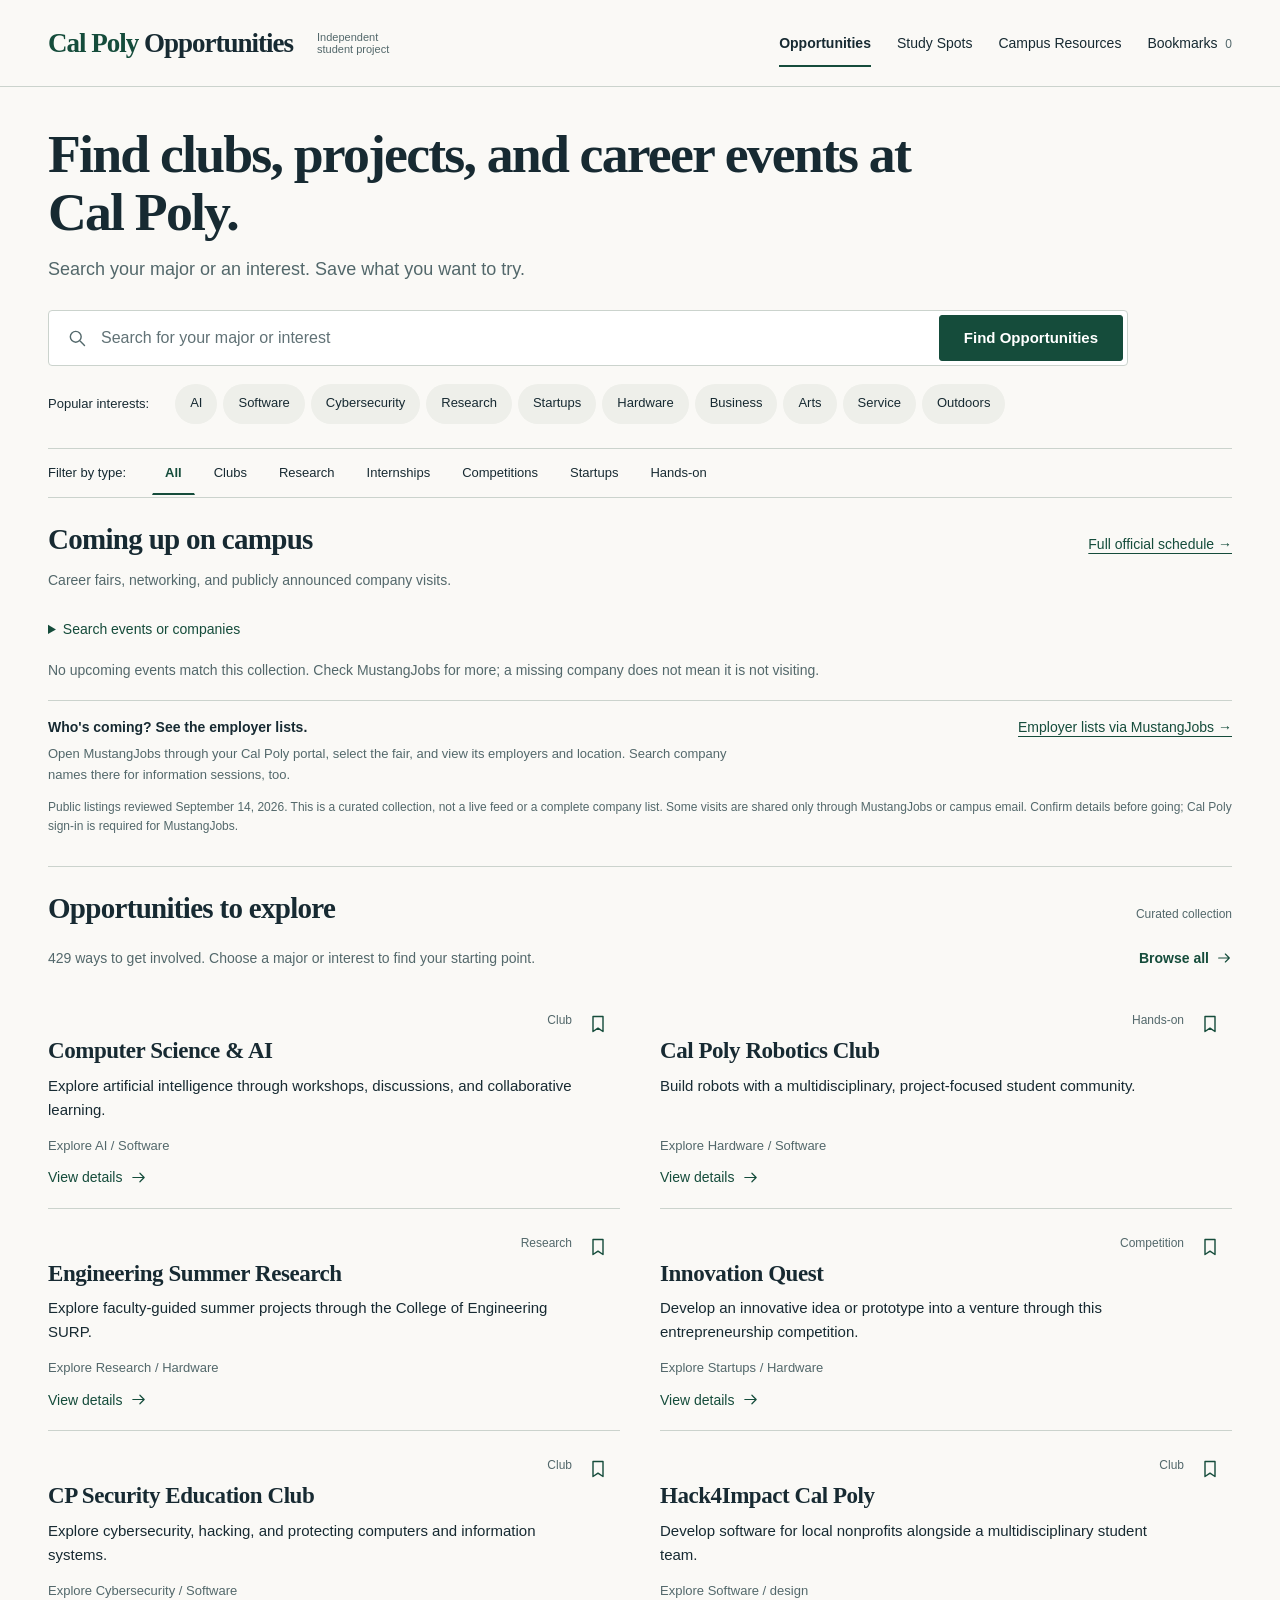
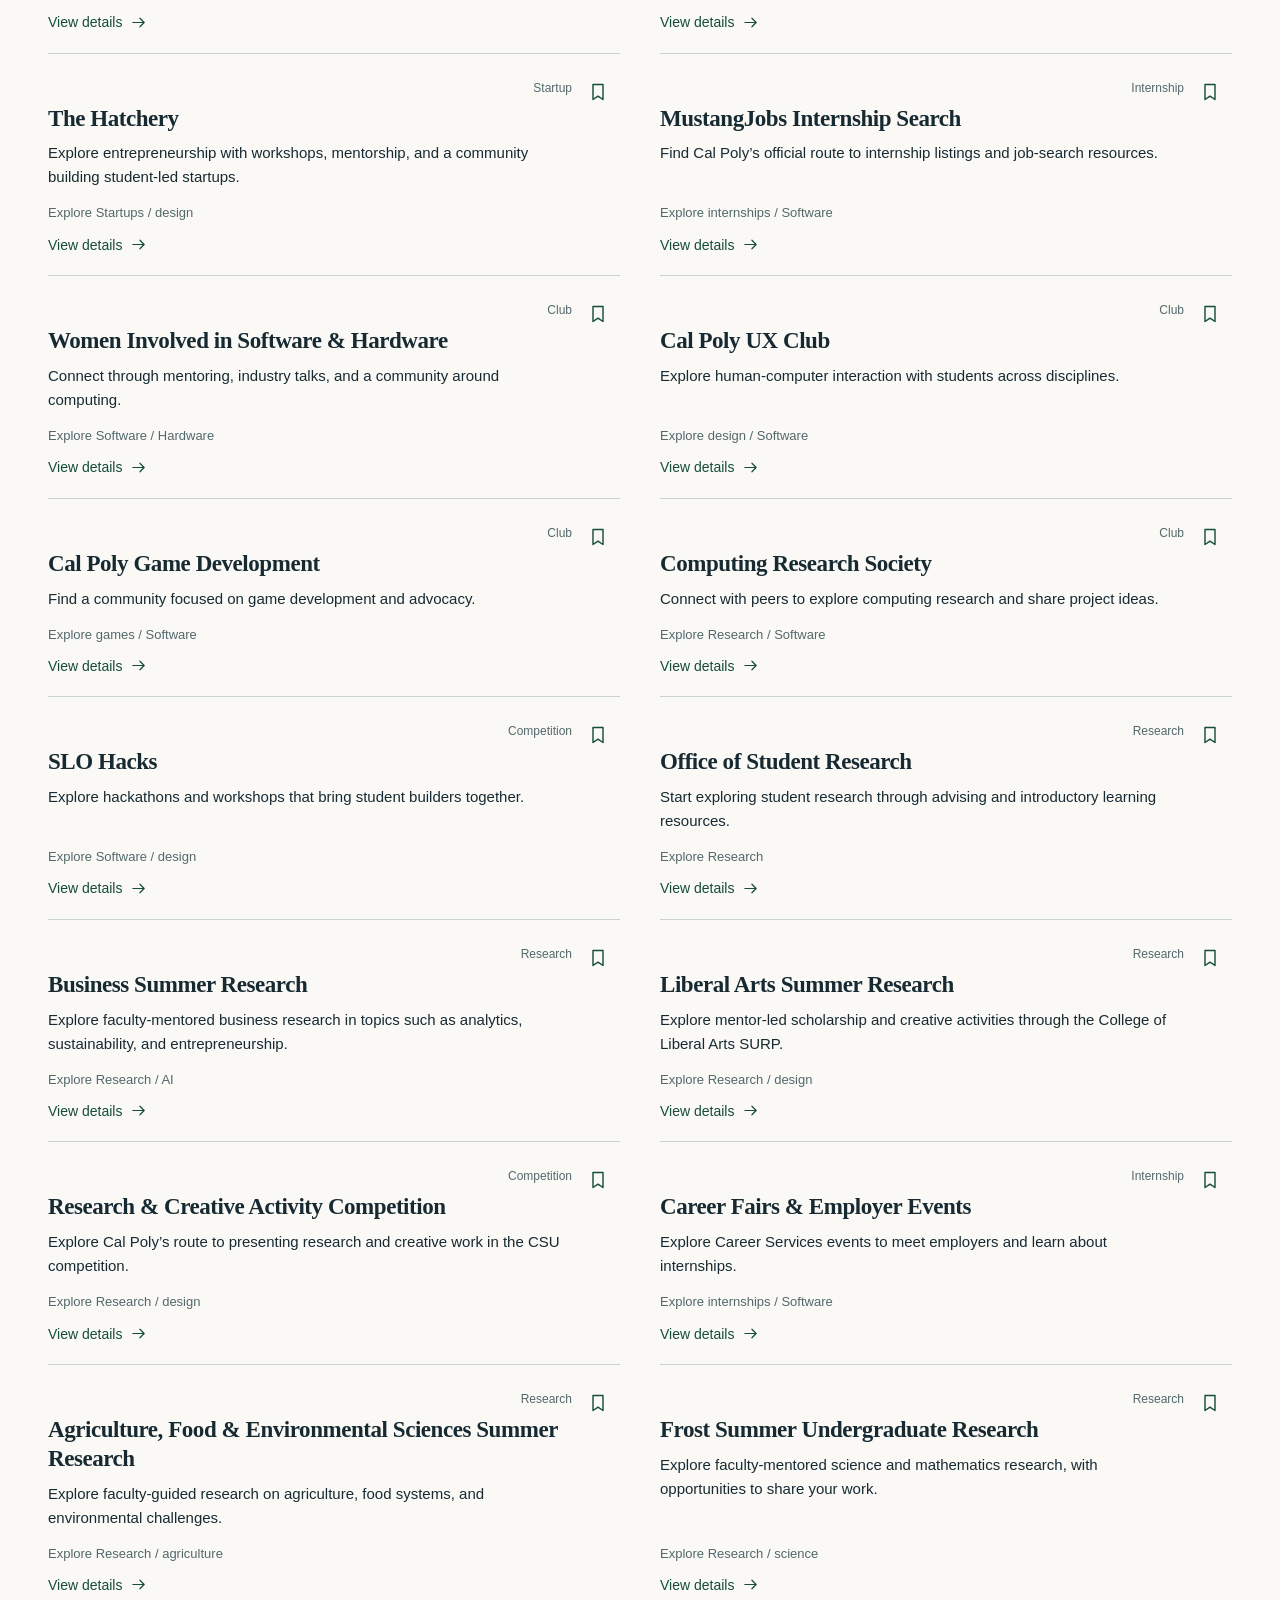
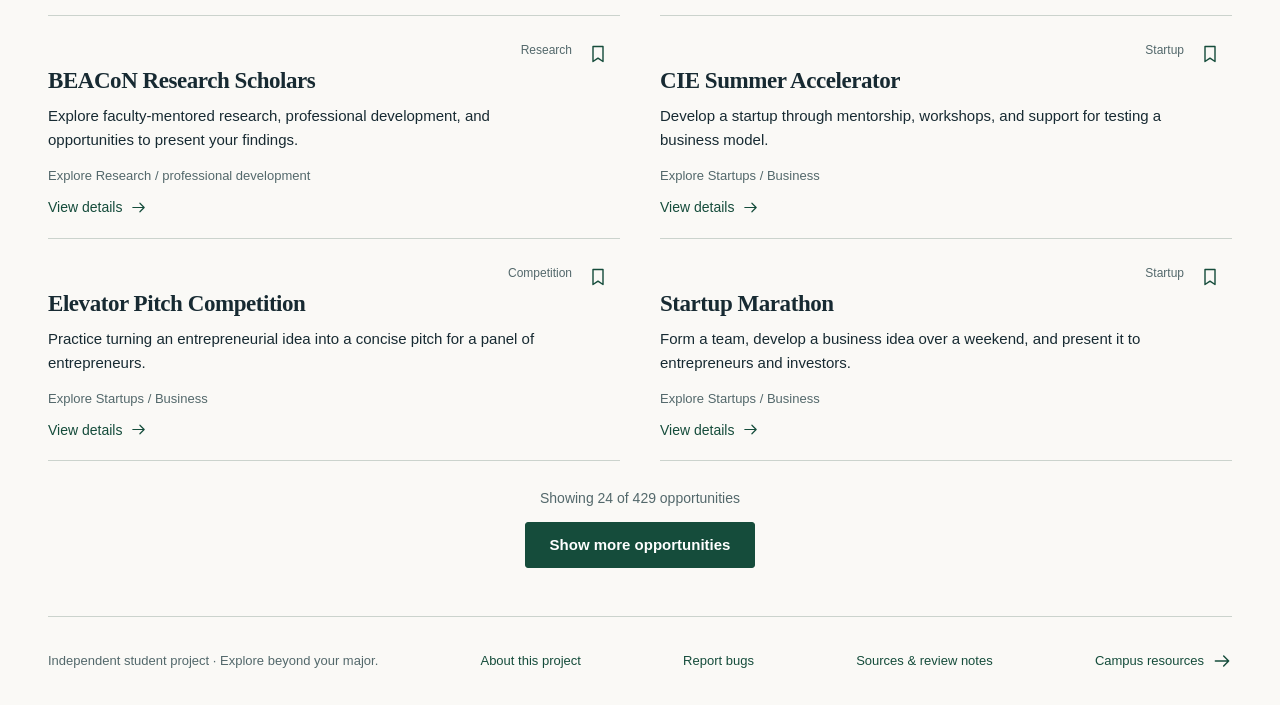
==== commit c928930d: "Organize campus directories and add credited study photo" ====
--- a/index.html
+++ b/index.html
@@ -8,9 +8,9 @@
   <meta name="description" content="Discover Cal Poly opportunities, find study spots and campus resources, and bookmark your favorites. Search by major or interest. An independent student project.">
   <title>Cal Poly Opportunities — Find your next opportunity</title>
   <link rel="icon" href="favicon.svg" type="image/svg+xml">
-  <link rel="stylesheet" href="style.css?v=20260914-2">
+  <link rel="stylesheet" href="style.css?v=20260914-3">
   <script defer src="career-events.js?v=20260914-1"></script>
-  <script defer src="club-data.js?v=20260913-3"></script><script defer src="matcher.js?v=20260913-3"></script><script defer src="data.js?v=20260913-3"></script><script defer src="discovery.js?v=20260913-3"></script><script defer src="bookmarks.js?v=20260913-3"></script><script defer src="campus-data.js?v=20260913-3"></script><script defer src="app.js?v=20260914-2"></script>
+  <script defer src="club-data.js?v=20260913-3"></script><script defer src="matcher.js?v=20260913-3"></script><script defer src="data.js?v=20260913-3"></script><script defer src="discovery.js?v=20260913-3"></script><script defer src="bookmarks.js?v=20260913-3"></script><script defer src="campus-data.js?v=20260913-3"></script><script defer src="app.js?v=20260914-3"></script>
   <script defer src="bug-report.js?v=20260913-3"></script><script defer src="career-ui.js?v=20260914-2"></script>
 </head>
 <body>
@@ -64,10 +64,11 @@
     <section id="career-events" class="career-section" aria-labelledby="career-title">
       <div class="results-heading"><div><h2 id="career-title">Coming up on campus</h2></div><a href="https://careerservices.calpoly.edu/career-fairs-schedule">Full official schedule →</a></div>
       <p class="section-note">Career fairs, networking, and publicly announced company visits.</p>
-      <form id="career-form" class="career-filters" role="search" aria-label="Career events" hidden>
+      <details class="career-search-details"><summary>Search events or companies</summary><form id="career-form" class="career-filters" role="search" aria-label="Career events" hidden>
         <label for="career-search">Find an event or company<input id="career-search" type="search" maxlength="200" placeholder="Try Business or RoviSys" aria-describedby="career-coverage"></label>
         <label for="career-type">Event filter<select id="career-type" name="career-type"><option value="all">All events</option><option value="fair">Career fairs</option><option value="networking">Networking</option><option value="company">Announced companies</option></select></label>
       </form>
+      </details>
       <p id="career-status" class="section-note" role="status">See the official schedule for upcoming events.</p>
       <ul id="career-list" class="career-grid" aria-label="Upcoming career events"></ul>
       <button id="career-more" class="text-button" type="button" aria-expanded="false" aria-controls="career-list" hidden>Show all upcoming events</button>
@@ -95,17 +96,18 @@
     </section>
     </div>
     <section id="about" class="info-panel" data-view aria-labelledby="about-title">
-      <div class="hero"><h1 id="about-title" tabindex="-1">A starting point.<br>An open door.</h1><p>Your next experience can start with a little curiosity.</p></div>
+      <div class="hero"><h1 id="about-title" tabindex="-1">A student guide to Cal Poly.</h1><p>Find opportunities, places to study, and campus support in one place.</p></div>
       <div class="about-copy"><p>An independent student project to help you explore Cal Poly. Major and interest tags are discovery guides, not restrictions on who can participate.</p><p>Explore a snapshot of 406 San Luis Obispo student organizations from Cal Poly’s public directory, alongside additional campus programs. This is not a live openings feed. Check the official pages for current details.</p></div>
       <ol class="how-it-works">
-        <li><span class="step-number" aria-hidden="true">01</span><h2>Start with you</h2><p>Search your major or an interest, select a few interest chips, or browse the whole collection.</p></li>
-        <li><span class="step-number" aria-hidden="true">02</span><h2>Follow your curiosity</h2><p>Refine by opportunity type. Open a card to see why it connects to your search.</p></li>
-        <li><span class="step-number" aria-hidden="true">03</span><h2>Take the next step</h2><p>Expand the details and follow the official link to check current information and ways to get involved.</p></li>
+        <li><span class="step-number" aria-hidden="true">01</span><h2>Search or browse</h2><p>Search your major or an interest, select a few interest chips, or browse the whole collection.</p></li>
+        <li><span class="step-number" aria-hidden="true">02</span><h2>Compare your options</h2><p>Refine by opportunity type. Open a card to see why it connects to your search.</p></li>
+        <li><span class="step-number" aria-hidden="true">03</span><h2>Check the official source</h2><p>Expand the details and follow the official link to check current information and ways to get involved.</p></li>
       </ol>
       <a class="primary panel-action" href="#explore">Find your starting point <svg aria-hidden="true"><use href="icons.svg?v=20260913#arrow"></use></svg></a>
     </section>
     <section id="study" class="info-panel" data-view aria-labelledby="study-title">
-      <div class="hero"><h1 id="study-title" tabindex="-1">Find your kind of focus.</h1><p>A quiet corner, a group table, or a little fresh air.</p></div>
+      <div class="hero"><h1 id="study-title" tabindex="-1">Find a place to study.</h1><p>Compare campus locations for quiet work, study groups, or time outside.</p></div>
+      <figure class="study-photo"><img src="assets/kennedy-library-2018.jpg" width="960" height="720" loading="lazy" decoding="async" alt="Kennedy Library exterior with concrete terraces and surrounding trees, photographed in 2018."><figcaption>Kennedy Library exterior, 2018, before the renovation. Photo: <a href="https://commons.wikimedia.org/wiki/File:Robert_E._Kennedy_Library,_exterior,_Cal_Poly_SLO_(September_2018).jpg">Stilfehler / Wikimedia Commons</a> · <a href="https://creativecommons.org/licenses/by-sa/4.0/">CC BY-SA 4.0</a>. Display cropped to fit.</figcaption></figure>
       <form id="study-form" role="search" aria-label="Study spots">
         <div class="search-bar"><svg class="search-icon" aria-hidden="true"><use href="icons.svg?v=20260913#search"></use></svg><label class="sr-only" for="study-search">Search a study spot, building, or feature</label><input id="study-search" type="search" maxlength="200" placeholder="Search a study spot, building, or feature"><button class="primary" type="submit">Find Study Spots</button></div>
         <fieldset class="filter-row"><legend>What helps you focus?</legend><div class="chips"><label class="chip"><input type="checkbox" name="study-filter" value="quiet"><span>Quiet study</span></label><label class="chip"><input type="checkbox" name="study-filter" value="group"><span>Group work</span></label><label class="chip"><input type="checkbox" name="study-filter" value="outdoors"><span>Outdoors</span></label><label class="chip"><input type="checkbox" name="study-filter" value="power"><span>Power access</span></label><label class="chip"><input type="checkbox" name="study-filter" value="computers"><span>Computers</span></label><label class="chip"><input type="checkbox" name="study-filter" value="reservable"><span>Reservable</span></label><label class="chip"><input type="checkbox" name="study-filter" value="late"><span>Late study</span></label></div></fieldset>
@@ -119,12 +121,12 @@
       <noscript><p>Enable JavaScript to search. <a href="https://library.calpoly.edu/visit/study-and-meeting-spaces">Browse official campus information</a>.</p></noscript>
     </section>
     <section id="resources" class="info-panel" data-view aria-labelledby="resources-title">
-      <div class="hero"><h1 id="resources-title" tabindex="-1">You don’t have to figure it out alone.</h1><p>Tools, guidance, and support for life at Cal Poly.</p></div>
+      <div class="hero"><h1 id="resources-title" tabindex="-1">Find the campus help you need.</h1><p>Tools, guidance, and support for life at Cal Poly.</p></div>
       <form id="resources-form" role="search" aria-label="Campus resources">
         <div class="search-bar"><svg class="search-icon" aria-hidden="true"><use href="icons.svg?v=20260913#search"></use></svg><label class="sr-only" for="resources-search">Search tutoring, equipment, career help…</label><input id="resources-search" type="search" maxlength="200" placeholder="Search tutoring, equipment, career help…"><button class="primary" type="submit">Find Resources</button></div>
         <fieldset class="filter-row"><legend>What do you need?</legend><div class="chips"><label class="chip"><input type="checkbox" name="resources-filter" value="academic"><span>Learning</span></label><label class="chip"><input type="checkbox" name="resources-filter" value="making"><span>Making</span></label><label class="chip"><input type="checkbox" name="resources-filter" value="technology"><span>Technology</span></label><label class="chip"><input type="checkbox" name="resources-filter" value="career"><span>Careers</span></label><label class="chip"><input type="checkbox" name="resources-filter" value="support"><span>Support</span></label><label class="chip"><input type="checkbox" name="resources-filter" value="research"><span>Research</span></label><label class="chip"><input type="checkbox" name="resources-filter" value="recreation"><span>Recreation</span></label></div></fieldset>
       </form>
-      <section class="results-section" aria-labelledby="resources-results-title"><div class="results-heading"><h2 id="resources-results-title" tabindex="-1">Support for your next step</h2><button id="resources-clear" class="text-button" type="button">Clear filters</button></div>
+      <section class="results-section" aria-labelledby="resources-results-title"><div class="results-heading"><h2 id="resources-results-title" tabindex="-1">Campus services by need</h2><button id="resources-clear" class="text-button" type="button">Clear filters</button></div>
         <p id="resources-status" class="section-note" role="status">Loading the collection…</p><ul id="resources-results" class="card-grid" aria-label="Campus resources"></ul>
         <div id="resources-empty" class="empty-state" hidden><h3>No matches with these filters.</h3><p>Try another search or clear a filter to see more options.</p></div>
       </section>
@@ -133,7 +135,7 @@
       <noscript><p>Enable JavaScript to search. <a href="https://advising.calpoly.edu/">Browse official campus information</a>.</p></noscript>
     </section>
     <section id="bookmarks" class="info-panel" data-view aria-labelledby="bookmarks-title">
-      <div class="hero"><h1 id="bookmarks-title" tabindex="-1">Keep what clicks.</h1><p>Opportunities, study spots, and resources worth coming back to.</p></div>
+      <div class="hero"><h1 id="bookmarks-title" tabindex="-1">Your saved campus finds.</h1><p>Opportunities, study spots, and resources worth coming back to.</p></div>
       <p class="section-note">Saved in this browser. No account needed. Clearing site data removes your bookmarks; they do not sync between devices.</p>
       <form id="bookmarks-form" role="search" aria-label="Search bookmarks"><div class="search-bar"><svg class="search-icon" aria-hidden="true"><use href="icons.svg?v=20260913#search"></use></svg><label for="bookmarks-search" class="sr-only">Search your bookmarks</label><input id="bookmarks-search" type="search" maxlength="200" placeholder="Search your bookmarks"><button class="primary" type="submit">Search Bookmarks</button></div>
         <fieldset class="filter-row"><legend>Saved collection:</legend><div class="chips">
@@ -144,11 +146,11 @@
         </div></fieldset>
       </form>
       <section class="results-section" aria-labelledby="bookmarks-results-title"><div class="results-heading"><h2 id="bookmarks-results-title" tabindex="-1">Saved for later</h2><button id="bookmarks-clear" class="text-button" type="button">Clear filters</button></div><p id="bookmarks-status" class="section-note" role="status"></p><ul id="bookmarks-results" class="card-grid" aria-label="Bookmarked items"></ul><div class="results-pagination"><button id="bookmarks-more" class="primary" type="button" hidden>Show more bookmarks</button></div>
-        <div id="bookmarks-empty" class="empty-state"><svg aria-hidden="true"><use href="icons.svg?v=20260913#bookmark"></use></svg><h3>Your next discovery belongs here.</h3><p>Tap the bookmark icon on any card to save it for later.</p><a href="#explore">Explore opportunities</a></div>
+        <div id="bookmarks-empty" class="empty-state"><svg aria-hidden="true"><use href="icons.svg?v=20260913#bookmark"></use></svg><h3>No bookmarks yet.</h3><p>Tap the bookmark icon on any card to save it for later.</p><a href="#explore">Explore opportunities</a></div>
       </section>
     </section>
     <section id="report" class="info-panel report-panel" data-view aria-labelledby="report-title">
-      <div class="hero"><h1 id="report-title" tabindex="-1">Something not working?</h1><p>Help make campus discovery better for everyone.</p></div>
+      <div class="hero"><h1 id="report-title" tabindex="-1">Something not working?</h1><p>Report a broken link, incorrect listing, or a problem using the site.</p></div>
       <p id="report-return" class="section-note" role="status" hidden>Thanks for helping improve campus discovery. Your form has returned from FormSubmit; email delivery still depends on the service and recipient’s inbox. You can add any further details below.</p>
       <div class="report-layout">
         <section class="report-box" aria-labelledby="bug-form-title">
--- a/style.css
+++ b/style.css
@@ -57,7 +57,7 @@
 .card-shell { position: relative; display: flex; min-width: 0; border-bottom: 1px solid var(--border); }
 .opportunity-card { position: relative; display: flex; flex-direction: column; align-items: stretch; width: 100%; padding: 24px 48px 22px 0; text-align: left; background: transparent; color: var(--ink); border: 0; border-radius: 0; transition: background .15s; }
 .opportunity-card:hover { background: #f0f3ed; }
-.card-top { order: 0; margin: 0 0 8px; }
+.card-top { order: 0; margin: 0 0 8px; align-self: flex-end; }
 .category { color: var(--muted); font: 12px/1.5 "Segoe UI", Arial, sans-serif; }
 .card-title { display: block; font-size: 23px; font-weight: 700; line-height: 1.25; letter-spacing: -.45px; margin-bottom: 8px; overflow-wrap: anywhere; }
 .card-description { display: block; font-size: 15px; line-height: 1.6; margin-bottom: 14px; }
@@ -84,6 +84,19 @@
 .panel-action { display: inline-flex; align-items: center; gap: 16px; white-space: normal; }
 .review-note, .section-note { color: var(--muted); font-size: 14px; line-height: 1.7; margin: 12px 0 18px; }
 .review-note { max-width: 850px; margin-top: 24px; }
+.directory-heading { grid-column: 1 / -1; list-style: none; padding: 24px 0 8px; }
+.directory-heading h3 { font: 600 14px/1.5 "Segoe UI", Arial, sans-serif; color: var(--forest); margin: 0; }
+#resources-results, #bookmarks-results { grid-template-columns: 1fr; }
+#resources-results .opportunity-card, #bookmarks-results .opportunity-card { display: grid; grid-template-columns: minmax(180px, .8fr) minmax(240px, 1.2fr); column-gap: 32px; padding: 20px 52px 20px 0; }
+#resources-results .card-top, #bookmarks-results .card-top { grid-column: 1; grid-row: 1; justify-self: start; margin-bottom: 6px; }
+#resources-results .card-title, #bookmarks-results .card-title { grid-column: 1; grid-row: 2 / 4; }
+#resources-results .card-description, #bookmarks-results .card-description { grid-column: 2; grid-row: 1 / 3; margin-bottom: 8px; }
+#resources-results .card-location, #bookmarks-results .card-location, #bookmarks-results .card-features { grid-column: 2; }
+#resources-results .card-reason, #bookmarks-results .card-reason { grid-column: 2; }
+#resources-results .card-action, #bookmarks-results .card-action { grid-column: 2; margin-top: 6px; }
+.study-photo { margin: 0 0 24px; max-width: 1080px; }
+.study-photo img { display: block; width: 100%; height: 220px; object-fit: cover; object-position: center 45%; background: #e5e9df; }
+.study-photo figcaption { font-size: 11px; color: var(--muted); line-height: 1.6; margin-top: 8px; }
 .site-footer { display: flex; justify-content: space-between; align-items: center; flex-wrap: wrap; gap: 24px; padding: 28px 0; margin-top: 48px; border-top: 1px solid var(--border); }
 .site-footer p { font-size: 13px; color: var(--muted); line-height: 1.8; margin: 0; }
 .site-footer > div { display: flex; flex-wrap: wrap; gap: 14px 24px; }
@@ -123,7 +136,7 @@
 .learn-more { display: flex; justify-content: center; align-items: center; gap: 12px; margin: 0 0 19px; }
 .source-note { color: var(--muted); font-size: 11px; line-height: 1.6; margin: 0; text-align: center; }
 .report-layout { display: grid; grid-template-columns: minmax(0, 1.3fr) minmax(0, 1fr); gap: 36px; margin-top: 10px; align-items: start; }
-.report-box { padding: 30px; border: 1px solid var(--gold); border-radius: 10px; background: white; }
+.report-box { padding: 0; border: 0; background: transparent; }
 .report-fields { display: grid; grid-template-columns: repeat(2, minmax(0, 1fr)); gap: 18px; }
 #bug-form label { display: block; color: var(--forest); font-size: 14px; font-weight: 600; margin-bottom: 8px; }
 #bug-form input:not([type="hidden"]), #bug-form textarea { font: inherit; width: 100%; border: 1px solid #becfc5; padding: 12px; border-radius: 6px; color: var(--ink); background: #fdfefb; margin-bottom: 18px; min-height: 46px; }
@@ -141,6 +154,8 @@
 .career-section { margin-top: 24px; }
 .career-section .results-heading { flex-wrap: wrap; gap: 12px; }
 .career-section .results-heading > a { font-size: 14px; }
+.career-search-details { margin: 10px 0; }
+.career-search-details summary { cursor: pointer; color: var(--forest); font-size: 14px; padding: 10px 0; width: fit-content; }
 .career-filters { display: flex; gap: 20px; margin: 16px 0 8px; max-width: 760px; }
 .career-filters label { display: grid; gap: 6px; font-size: 12px; font-weight: 600; }
 .career-filters label:first-child { flex: 1; }
@@ -196,6 +211,8 @@
   .results-heading { flex-wrap: wrap; gap: 10px; }
   .results-heading h2 { font-size: 25px; } .results-toolbar { gap: 12px; }
   .card-grid { grid-template-columns: 1fr; } .opportunity-card { padding-top: 20px; }
+  #resources-results .opportunity-card, #bookmarks-results .opportunity-card { display: flex; gap: 0; }
+  .study-photo img { height: 160px; }
   .card-title { font-size: 23px; }
   .career-filters { flex-direction: column; gap: 10px; }
   .career-card { grid-template-columns: 65px minmax(0, 1fr); gap: 16px; }
@@ -204,7 +221,7 @@
   .career-content h3 { font-size: 20px; }
   .site-footer { align-items: flex-start; flex-direction: column; gap: 12px; margin-top: 36px; }
   .report-fields { grid-template-columns: 1fr; gap: 0; } .report-actions { flex-wrap: wrap; gap: 12px; }
-  .report-box { padding: 20px 16px; }
+  .report-box { padding: 0; }
   dialog { padding: 28px 22px; max-height: calc(100dvh - 28px); } dialog h2 { font-size: 27px; }
   h1, #search, [id$="results-title"] { scroll-margin-top: 95px; }
 }
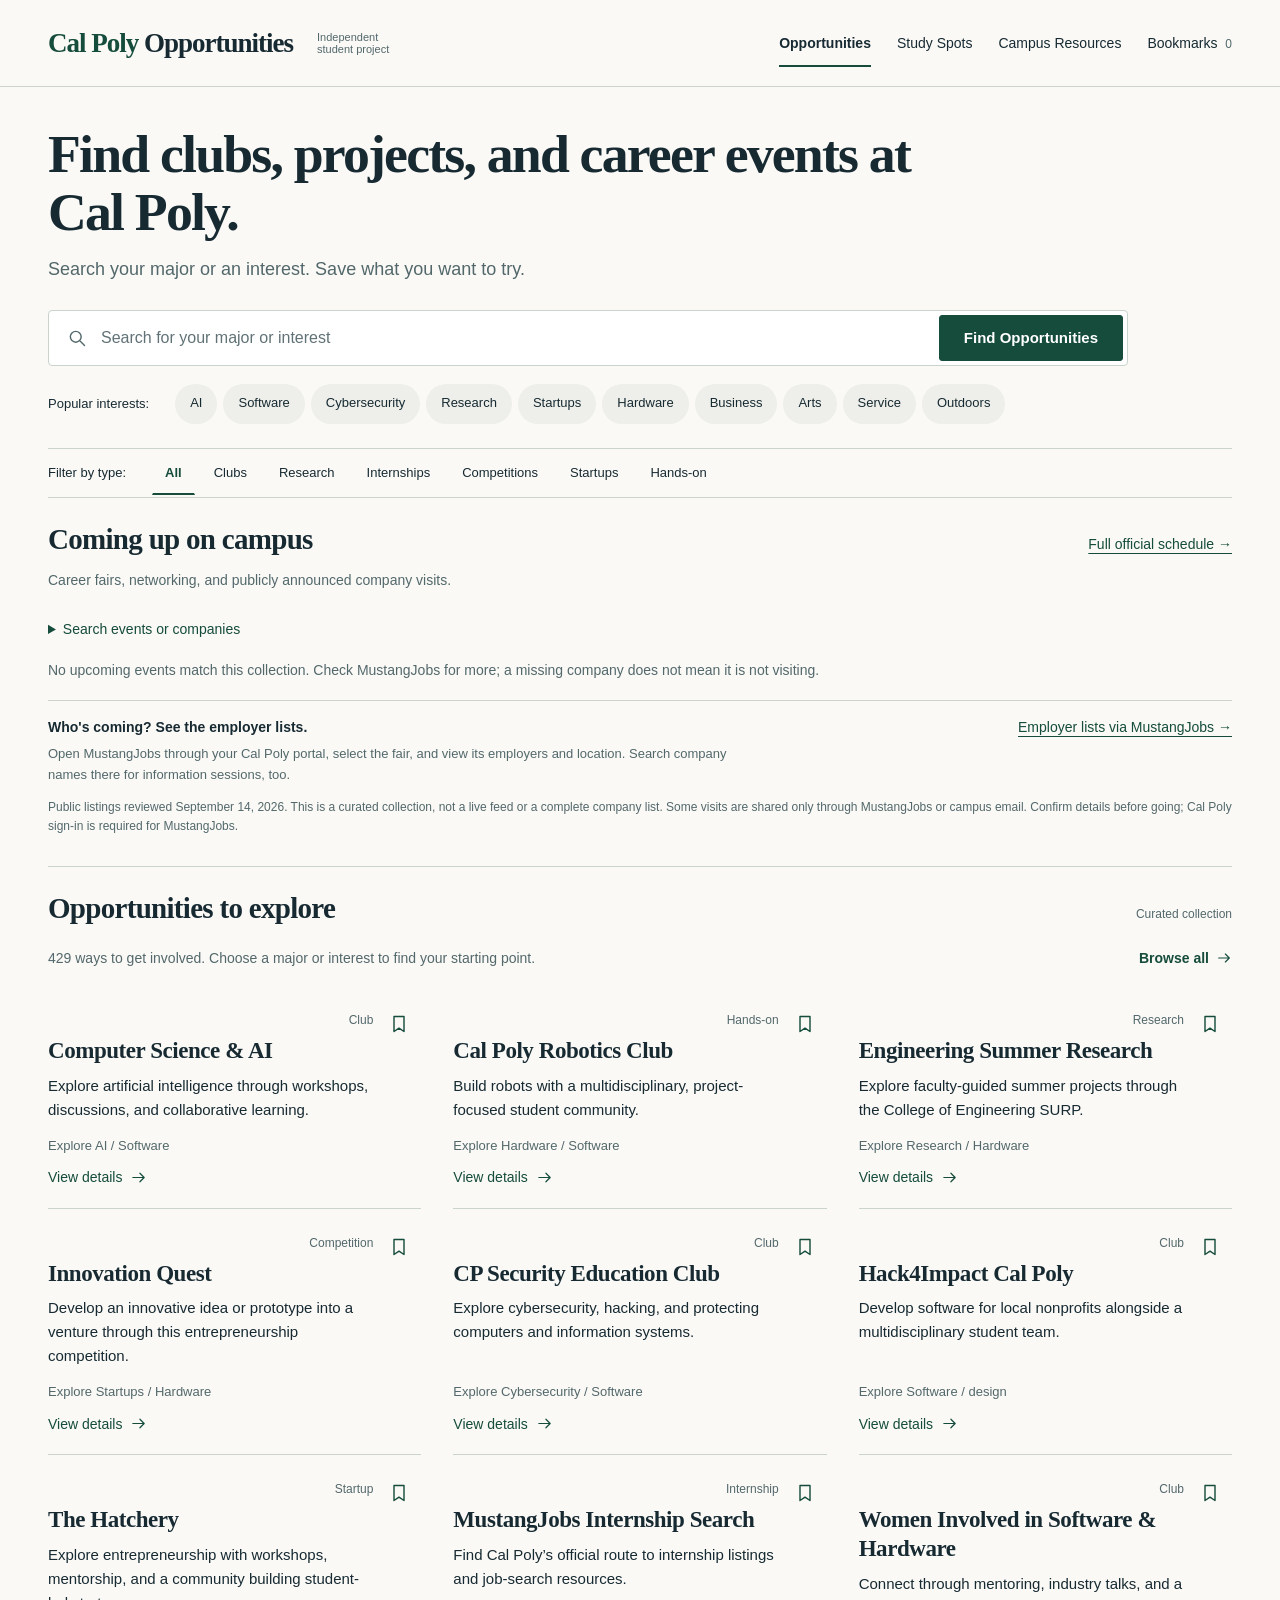
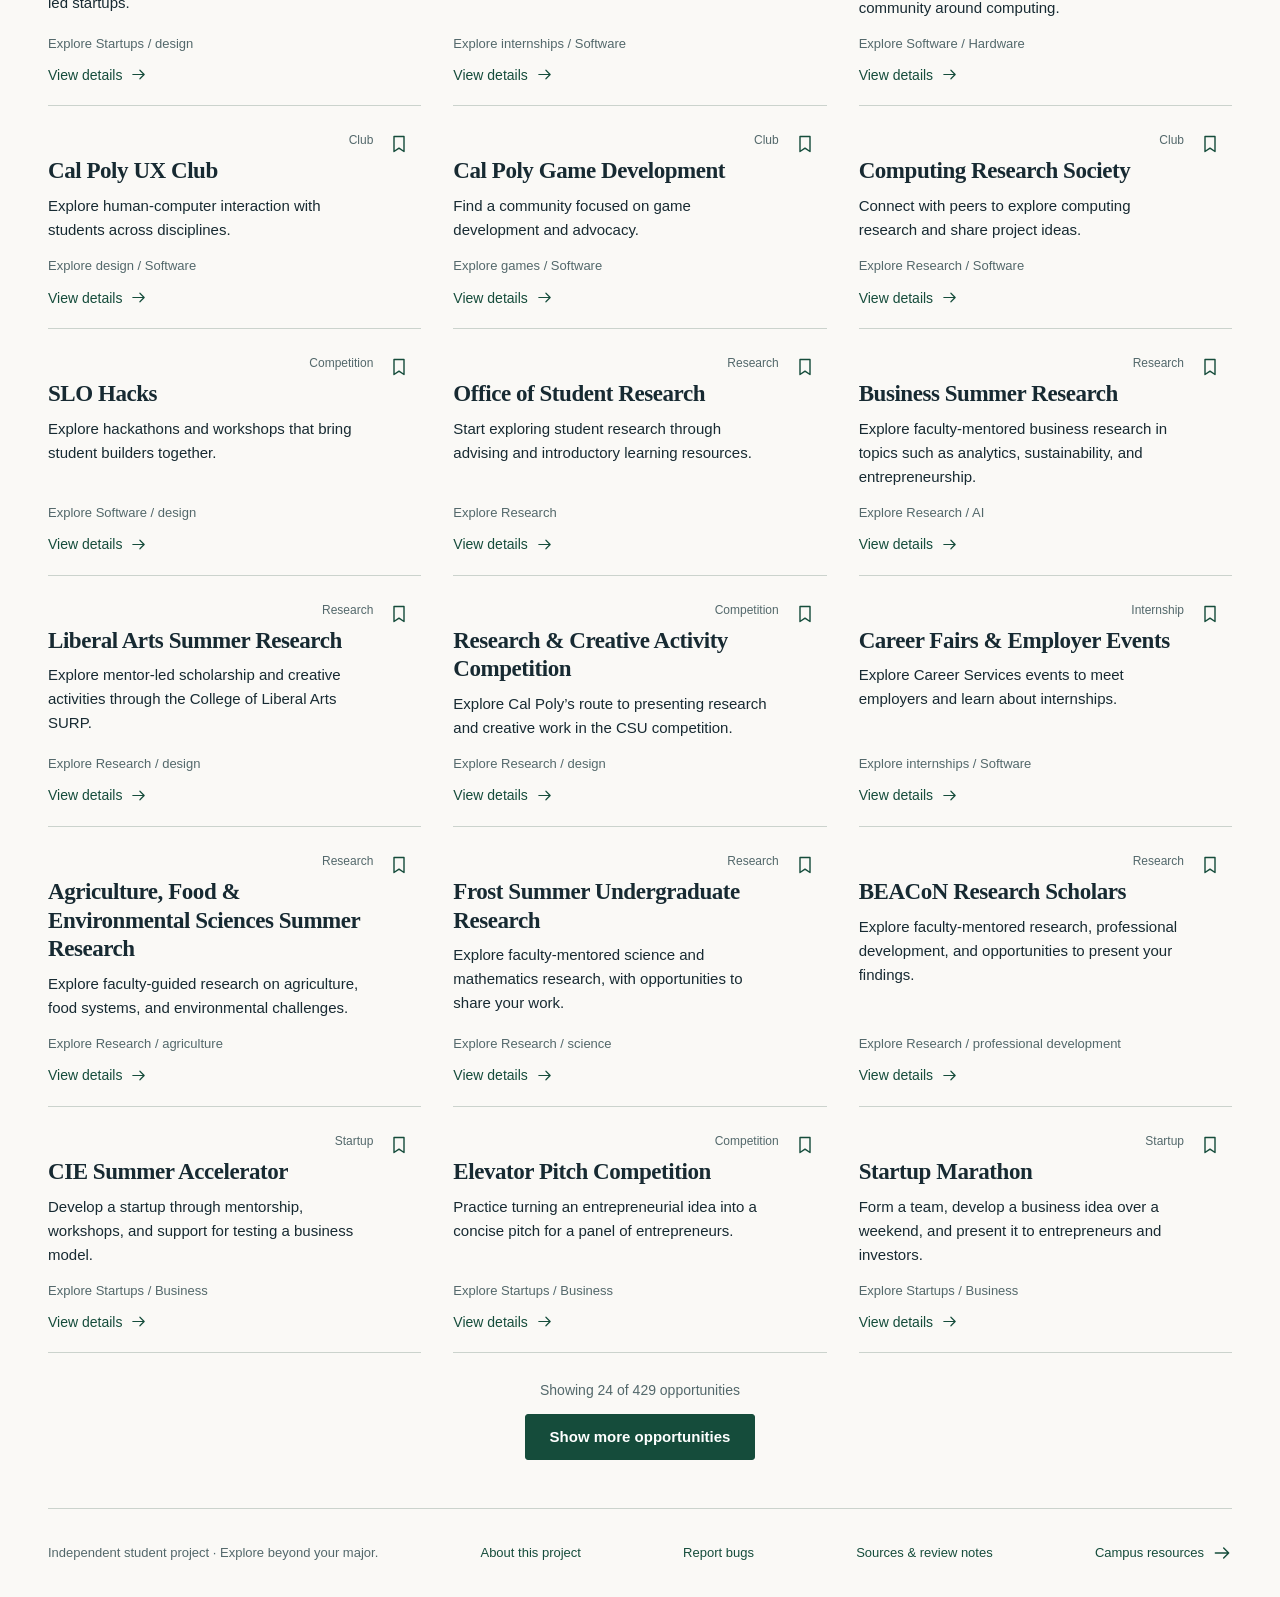
==== commit e3e0e7f4: "Show three opportunity columns on wide screens" ====
--- a/index.html
+++ b/index.html
@@ -6,9 +6,14 @@
   <meta name="referrer" content="no-referrer-when-downgrade">
   <meta name="viewport" content="width=device-width, initial-scale=1">
   <meta name="description" content="Discover Cal Poly opportunities, find study spots and campus resources, and bookmark your favorites. Search by major or interest. An independent student project.">
+  <link rel="canonical" href="https://giovanni-67.github.io/Cal-Poly-Opportunities/">
+  <meta property="og:type" content="website">
+  <meta property="og:title" content="Cal Poly Opportunities — Your campus guide">
+  <meta property="og:description" content="Find clubs, projects, career events, study spots, and campus support. Search by major or interest and save your favorites.">
+  <meta property="og:url" content="https://giovanni-67.github.io/Cal-Poly-Opportunities/">
   <title>Cal Poly Opportunities — Find your next opportunity</title>
   <link rel="icon" href="favicon.svg" type="image/svg+xml">
-  <link rel="stylesheet" href="style.css?v=20260914-3">
+  <link rel="stylesheet" href="style.css?v=20260914-4">
   <script defer src="career-events.js?v=20260914-1"></script>
   <script defer src="club-data.js?v=20260913-3"></script><script defer src="matcher.js?v=20260913-3"></script><script defer src="data.js?v=20260913-3"></script><script defer src="discovery.js?v=20260913-3"></script><script defer src="bookmarks.js?v=20260913-3"></script><script defer src="campus-data.js?v=20260913-3"></script><script defer src="app.js?v=20260914-3"></script>
   <script defer src="bug-report.js?v=20260913-3"></script><script defer src="career-ui.js?v=20260914-2"></script>
--- a/style.css
+++ b/style.css
@@ -54,6 +54,9 @@
 .text-button { display: inline-flex; align-items: center; gap: 7px; background: none; border: 0; color: var(--forest); font-size: 14px; font-weight: 600; padding: 12px 0; min-height: 44px; }
 .text-button svg { width: 16px; height: 16px; }
 .card-grid { display: grid; grid-template-columns: repeat(2, minmax(0, 1fr)); column-gap: 40px; row-gap: 0; margin: 0; padding: 0; list-style: none; }
+@media (min-width: 1100px) {
+  #results, #related-results { grid-template-columns: repeat(3, minmax(0, 1fr)); column-gap: 32px; }
+}
 .card-shell { position: relative; display: flex; min-width: 0; border-bottom: 1px solid var(--border); }
 .opportunity-card { position: relative; display: flex; flex-direction: column; align-items: stretch; width: 100%; padding: 24px 48px 22px 0; text-align: left; background: transparent; color: var(--ink); border: 0; border-radius: 0; transition: background .15s; }
 .opportunity-card:hover { background: #f0f3ed; }
